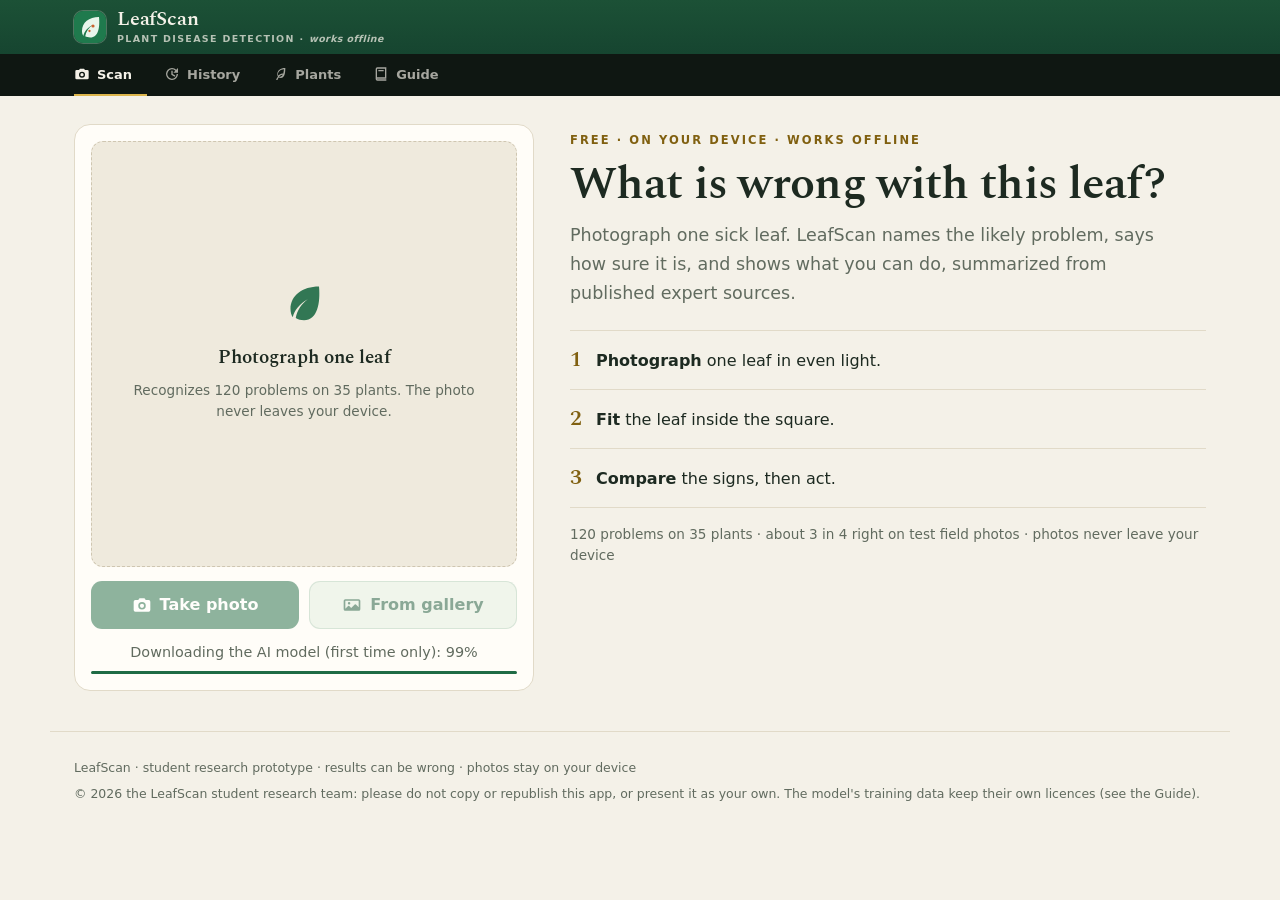
==== index.html @ 8b385651 "State dataset licences, stop claiming rights over the trained model, credit original photographers C" ====
<!doctype html>
<html lang="en">
<head>
  <meta charset="utf-8">
  <meta name="viewport" content="width=device-width, initial-scale=1, viewport-fit=cover">
  <title>LeafScan: Plant Disease Detector</title>
  <meta name="description" content="Take or upload a photo of a leaf to detect plant diseases on your device, even offline.">
  <meta name="theme-color" content="#1c5136" media="(prefers-color-scheme: light)">
  <meta name="theme-color" content="#173826" media="(prefers-color-scheme: dark)">
  <link rel="manifest" href="manifest.webmanifest">
  <link rel="icon" href="icons/icon.svg" type="image/svg+xml">
  <link rel="apple-touch-icon" href="icons/icon-192.png">
  <link rel="preload" href="fonts/spectral-600-latin.woff2" as="font" type="font/woff2" crossorigin>
  <meta name="apple-mobile-web-app-capable" content="yes">
  <meta name="apple-mobile-web-app-title" content="LeafScan">
  <link rel="stylesheet" href="styles.css">
</head>
<body>
  <!-- Two tiers that read as one object: identity in green, navigation in near-black, gold marks where you are. -->
  <header class="topbar">
    <div class="topbar-id">
      <div class="topbar-in">
        <button class="brand" id="brandBtn" type="button" aria-label="LeafScan: go to Scan">
          <img src="icons/icon.svg" alt="" width="32" height="32">
          <span class="brand-text">
            <span class="wordmark">LeafScan</span>
            <span class="wordmark-sub">Plant disease detection · <em>works offline</em></span>
          </span>
        </button>
        <button id="installBtn" class="ghostbtn" type="button" hidden>Install app</button>
      </div>
    </div>
    <nav class="topbar-nav" aria-label="Sections">
      <div class="topbar-in">
        <div class="navrow" role="tablist" id="navrow">
          <button type="button" role="tab" id="tab-scan" data-view="scan" aria-controls="view-scan" aria-selected="true" class="active">
            <svg viewBox="0 0 24 24" width="16" height="16" aria-hidden="true"><path d="M9 4 7.5 6H4a2 2 0 0 0-2 2v10a2 2 0 0 0 2 2h16a2 2 0 0 0 2-2V8a2 2 0 0 0-2-2h-3.5L15 4H9zm3 4.5a4.5 4.5 0 1 1 0 9 4.5 4.5 0 0 1 0-9zm0 2a2.5 2.5 0 1 0 0 5 2.5 2.5 0 0 0 0-5z" fill="currentColor"/></svg>
            Scan
          </button>
          <button type="button" role="tab" id="tab-history" data-view="history" aria-controls="view-history" aria-selected="false" tabindex="-1">
            <svg viewBox="0 0 24 24" width="16" height="16" aria-hidden="true"><path d="M12 3a9 9 0 1 0 9 9h-2a7 7 0 1 1-2.05-4.95L14 10h7V3l-2.64 2.64A8.97 8.97 0 0 0 12 3zm-1 4v6l5 3 1-1.6-4-2.4V7h-2z" fill="currentColor"/></svg>
            History <span class="tab-n" id="historyCount" hidden></span>
          </button>
          <button type="button" role="tab" id="tab-plants" data-view="plants" aria-controls="view-plants" aria-selected="false" tabindex="-1">
            <svg viewBox="0 0 24 24" width="16" height="16" aria-hidden="true"><path d="M20 3c-7.5 0-12 3.6-12 9.3 0 1.4.3 2.7.9 3.8C7.5 17.4 6.6 19 6.2 21h2c.4-1.5 1.1-2.7 2-3.6.9.4 1.9.6 3 .6 5.3 0 6.8-6.3 6.8-15zm-7.8 13c-.6 0-1.2-.1-1.7-.3 1.6-1.3 3.6-2.3 5.9-3l-.5-1.9c-2.6.7-4.9 1.9-6.7 3.4-.1-.5-.2-1-.2-1.6C9 8.7 12.3 5.6 17.9 5c-.4 6.8-2.2 11-5.7 11z" fill="currentColor"/></svg>
            Plants
          </button>
          <button type="button" role="tab" id="tab-guide" data-view="guide" aria-controls="view-guide" aria-selected="false" tabindex="-1">
            <svg viewBox="0 0 24 24" width="16" height="16" aria-hidden="true"><path d="M4 4.5A2.5 2.5 0 0 1 6.5 2H20v17H6.5a.5.5 0 0 0 0 1H20v2H6.5A2.5 2.5 0 0 1 4 19.5v-15zM6.5 4a.5.5 0 0 0-.5.5v12.55c.16-.03.33-.05.5-.05H18V4H6.5zM8 6h8v2H8V6z" fill="currentColor"/></svg>
            Guide
          </button>
        </div>
      </div>
    </nav>
  </header>

  <main>
    <!-- ================================ SCAN ================================ -->
    <section id="view-scan" class="view layout" role="tabpanel" aria-labelledby="tab-scan">
      <div class="intro" id="intro">
        <p class="eyebrow">Free · on your device · works offline</p>
        <h1 class="display">What is wrong with this leaf?</h1>
        <p class="lede">Photograph one sick leaf. LeafScan names the likely problem, says how sure it is, and shows what you can do, summarized from published expert sources.</p>
        <ol class="steps">
          <li><span class="step-n">1</span><span><b>Photograph</b> one leaf in even light.</span></li>
          <li><span class="step-n">2</span><span><b>Fit</b> the leaf inside the square.</span></li>
          <li><span class="step-n">3</span><span><b>Compare</b> the signs, then act.</span></li>
        </ol>
        <p class="facts" id="introFacts"></p>
      </div>

      <!-- The photo, the square the model checks, and the framing tools -->
      <section class="panel scan" id="scanCard" aria-labelledby="scanTitle">
        <h2 id="scanTitle" class="visually-hidden">Photo of the leaf</h2>

        <div id="stage" class="stage" tabindex="0"
             aria-label="Leaf photo. Drag or pinch to move the leaf into the square, or use the arrow and plus or minus keys.">
          <div id="emptyState" class="empty">
            <svg viewBox="0 0 64 64" width="48" height="48" aria-hidden="true"><path d="M52 10C30 10 14 22 14 40c0 4 1 8 3 11 2-9 9-18 20-24-8 6-14 14-16 25 3 2 7 3 11 3 18 0 22-23 20-45z" fill="currentColor" opacity=".9"/></svg>
            <p class="empty-title">Photograph one leaf</p>
            <p class="empty-sub" id="emptySub">The photo never leaves your device.</p>
          </div>
          <canvas id="previewCanvas" class="photo" hidden></canvas>
          <div id="frame" class="frame" hidden aria-hidden="true"><span class="frame-label">LeafScan checks this square</span></div>
        </div>

        <div id="tools" class="tools" hidden>
          <button id="zoomOutBtn" class="tool" type="button" aria-label="Zoom out">
            <svg viewBox="0 0 24 24" width="22" height="22" aria-hidden="true"><path d="M5 11h14v2H5z" fill="currentColor"/></svg>
          </button>
          <output id="zoomLevel" class="zoom-level" aria-live="off">1.0×</output>
          <button id="zoomInBtn" class="tool" type="button" aria-label="Zoom in">
            <svg viewBox="0 0 24 24" width="22" height="22" aria-hidden="true"><path d="M11 5h2v6h6v2h-6v6h-2v-6H5v-2h6z" fill="currentColor"/></svg>
          </button>
          <button id="resetBtn" class="tool" type="button" aria-label="Reset zoom and position" title="Reset">
            <svg viewBox="0 0 24 24" width="22" height="22" aria-hidden="true"><path d="M4 4h6v2H6v4H4V4zm10 0h6v6h-2V6h-4V4zM4 14h2v4h4v2H4v-6zm14 0h2v6h-6v-2h4v-4z" fill="currentColor"/></svg>
          </button>
          <span class="tools-gap"></span>
          <button id="retakeBtn" class="tool" type="button" aria-label="Take a new photo" title="Take a new photo">
            <svg viewBox="0 0 24 24" width="22" height="22" aria-hidden="true"><path d="M9 4 7.5 6H4a2 2 0 0 0-2 2v10a2 2 0 0 0 2 2h16a2 2 0 0 0 2-2V8a2 2 0 0 0-2-2h-3.5L15 4H9zm3 4.5a4.5 4.5 0 1 1 0 9 4.5 4.5 0 0 1 0-9zm0 2a2.5 2.5 0 1 0 0 5 2.5 2.5 0 0 0 0-5z" fill="currentColor"/></svg>
          </button>
          <button id="pickBtn" class="tool" type="button" aria-label="Choose another photo from the gallery" title="Choose from gallery">
            <svg viewBox="0 0 24 24" width="22" height="22" aria-hidden="true"><path d="M4 5a2 2 0 0 0-2 2v10a2 2 0 0 0 2 2h16a2 2 0 0 0 2-2V7a2 2 0 0 0-2-2H4zm0 2h16v7.6l-3.3-3.3a1 1 0 0 0-1.4 0L11 15.6l-2.3-2.3a1 1 0 0 0-1.4 0L4 16.6V7zm4.5 1.5a1.5 1.5 0 1 0 0 3 1.5 1.5 0 0 0 0-3z" fill="currentColor"/></svg>
          </button>
        </div>
        <p id="hint" class="hint" hidden>Drag or pinch so one leaf fills the square.</p>

        <div id="addBanner" class="add-banner" hidden>
          <p id="addText"><b>Add another leaf</b> from the same plant. Results from all leaves are combined.</p>
          <button id="addCancel" class="btn btn-ghost small" type="button">Cancel</button>
        </div>

        <div id="actions" class="actions">
          <button id="cameraBtn" class="btn btn-primary" disabled>
            <svg viewBox="0 0 24 24" width="20" height="20" aria-hidden="true"><path d="M9 4 7.5 6H4a2 2 0 0 0-2 2v10a2 2 0 0 0 2 2h16a2 2 0 0 0 2-2V8a2 2 0 0 0-2-2h-3.5L15 4H9zm3 4.5a4.5 4.5 0 1 1 0 9 4.5 4.5 0 0 1 0-9zm0 2a2.5 2.5 0 1 0 0 5 2.5 2.5 0 0 0 0-5z" fill="currentColor"/></svg>
            Take photo
          </button>
          <button id="uploadBtn" class="btn btn-secondary" disabled>
            <svg viewBox="0 0 24 24" width="20" height="20" aria-hidden="true"><path d="M4 5a2 2 0 0 0-2 2v10a2 2 0 0 0 2 2h16a2 2 0 0 0 2-2V7a2 2 0 0 0-2-2H4zm0 2h16v7.6l-3.3-3.3a1 1 0 0 0-1.4 0L11 15.6l-2.3-2.3a1 1 0 0 0-1.4 0L4 16.6V7zm4.5 1.5a1.5 1.5 0 1 0 0 3 1.5 1.5 0 0 0 0-3z" fill="currentColor"/></svg>
            From gallery
          </button>
          <input id="cameraInput" type="file" accept="image/*" capture="environment" hidden>
          <input id="fileInput" type="file" accept="image/*" hidden>
        </div>

        <p id="status" class="status" role="status" aria-live="polite">Loading the AI model…</p>
        <div id="progress" class="progress" aria-hidden="true"><span></span></div>
        <button id="retryBtn" class="btn btn-secondary retry" type="button" hidden>Try again</button>
      </section>

      <!-- Result summary: right under the photo on phones, at the top of the right column on computers.
           It only changes when a check finishes, never while the photo is being moved. -->
      <section class="panel summary" id="summaryCard" hidden aria-labelledby="resultName">
        <div id="summaryBody" class="summary-body" role="status" aria-live="polite" aria-atomic="true">
          <div class="sum-head">
            <span id="resultChip" class="chip"></span>
            <label class="plant-pick" title="Wrong plant? Choose the right one.">
              <span class="visually-hidden">Plant</span>
              <select id="plantSelect"></select>
            </label>
          </div>
          <p id="resultPlant" class="result-plant"></p>
          <h2 id="resultName" class="result-name"></h2>
          <p id="resultSci" class="result-sci"></p>
          <div class="conf-row">
            <div class="meter" role="meter" aria-valuemin="0" aria-valuemax="100" aria-label="Confidence" id="resultMeter"><span id="resultBar"></span></div>
            <span id="resultConf" class="conf-num"></span>
          </div>
          <p class="conf-line"><span id="confWord"></span><span id="resultBasis"></span><span id="resultDelta" class="delta"></span></p>
        </div>

        <div class="message-slot">
          <div id="resultMessage" class="message"></div>
          <div id="staleBar" class="stale-bar" hidden>
            <p><b>The square moved.</b><span class="visually-hidden"> This result is for the old square.</span></p>
            <button id="checkBtn" class="btn btn-primary" type="button">Check this leaf</button>
          </div>
        </div>

        <ul id="leafStrip" class="leaf-strip" hidden aria-label="Leaves in this result"></ul>

        <div class="sum-actions">
          <button id="addLeafBtn" class="btn btn-secondary small" type="button">
            <svg viewBox="0 0 24 24" width="18" height="18" aria-hidden="true"><path d="M11 5h2v6h6v2h-6v6h-2v-6H5v-2h6z" fill="currentColor"/></svg>
            Add another leaf
          </button>
          <button id="techBtn" class="btn btn-ghost small" type="button">
            <svg viewBox="0 0 24 24" width="18" height="18" aria-hidden="true"><path d="M18 16a3 3 0 0 0-2.4 1.2l-6.7-3.4a3 3 0 0 0 0-1.6l6.7-3.4A3 3 0 1 0 15 7l-6.7 3.4a3 3 0 1 0 0 3.2L15 17a3 3 0 1 0 3-1z" fill="currentColor"/></svg>
            Show to a technician
          </button>
          <label class="switch">
            <input type="checkbox" id="autoCheck">
            <span>Check again by itself when I let go</span>
          </label>
        </div>
      </section>

      <!-- Details read as a document on the page, separated by hairlines, not as another box. -->
      <section class="details" id="detailsCard" hidden aria-label="Details">
        <div id="confirmBox" class="confirm" hidden>
          <div class="row-between">
            <h3>Help narrow it down</h3>
            <span id="confirmCount" class="small muted"></span>
          </div>
          <div id="confirmStep">
            <p class="small muted">Look closely at the leaf (or other leaves on the plant).</p>
            <p id="confirmQ" class="confirm-q"></p>
            <p id="confirmWhy" class="small muted"></p>
            <div class="answer-row" role="group" aria-labelledby="confirmQ">
              <button type="button" class="btn btn-secondary" data-a="yes">Yes <span lang="fil">(Oo)</span></button>
              <button type="button" class="btn btn-secondary" data-a="no">No <span lang="fil">(Hindi)</span></button>
              <button type="button" class="btn btn-ghost" data-a="skip">Not sure <span lang="fil">(Hindi ko alam)</span></button>
            </div>
            <button id="confirmBack" class="link-btn" type="button" hidden>Back to the last question</button>
          </div>
          <div id="confirmDone" hidden>
            <p id="confirmResult"></p>
            <button id="confirmRestart" class="link-btn" type="button">Answer the questions again</button>
          </div>
        </div>

        <div id="resultDetails">
          <h3 id="symptomsTitle">What it looks like</h3>
          <p id="resultSymptoms"></p>
          <h3 id="lookTitle">Does your leaf show these signs?</h3>
          <ul id="resultLook" class="plainlist"></ul>
          <h3 id="manageTitle">What you can do</h3>
          <ul id="resultManage" class="checklist"></ul>
          <p id="chemNote" class="chem-note" hidden></p>

          <section id="phBox" class="ph-box" hidden aria-labelledby="phTitle">
            <h3 id="phTitle">In the Philippines <span lang="fil" class="muted">· Sa Pilipinas</span></h3>
            <p id="phRule" class="ph-rule" hidden></p>
            <p id="phNames" class="ph-names" hidden></p>
            <p id="phText"></p>
            <ul id="phSteps" class="checklist"></ul>
          </section>
        </div>

        <h3 id="othersTitle">Other possibilities</h3>
        <ol id="resultOthers" class="others"></ol>

        <section id="moreBox" class="more-box" hidden aria-labelledby="moreTitle">
          <h3 id="moreTitle">Also common in the Philippines</h3>
          <p class="small muted">LeafScan cannot recognize these from a photo yet. Compare the signs, and ask a plant clinic if they match.</p>
          <div id="moreList" class="more-list"></div>
        </section>

        <section class="study" id="studyBox" hidden aria-labelledby="studyTitle">
          <h3 id="studyTitle">Study log</h3>
          <p class="small muted">Study mode is on. Fill in what you know and save; the photo and these details stay on this phone until you export them from History.</p>
          <form id="studyForm" class="study-form">
            <label>Barangay<input name="barangay" autocomplete="off"></label>
            <label>Municipality<input name="municipality" autocomplete="off"></label>
            <label>Province<input name="province" autocomplete="off"></label>
            <label>Plant (Filipino / English)<input name="plant" autocomplete="off"></label>
            <label>Healthy or sick<select name="healthy"><option>sick</option><option>healthy</option><option value="">not sure</option></select></label>
            <label>What you think it is<input name="guess" autocomplete="off" placeholder="e.g. early blight"></label>
            <label>Garden or farm<select name="site"><option>garden</option><option>farm</option></select></label>
            <label>Background<select name="background"><option>natural</option><option>plain paper</option></select></label>
            <label>Light<select name="light"><option>sun</option><option>shade</option><option>cloudy</option></select></label>
            <label>Phone model<input name="phone" autocomplete="off"></label>
            <label class="wide">Notes<input name="notes" autocomplete="off"></label>
            <div class="study-actions wide">
              <button id="studySave" class="btn btn-primary" type="submit">Save to study log</button>
              <span id="studyNote" class="small" role="status"></span>
            </div>
          </form>
        </section>

        <div class="feedback" id="feedbackBox">
          <h3>Was this result right?</h3>
          <p class="small muted">Answer once a technician or plant clinic has checked it, or the plant shows clearer signs. You can also answer later under History. Saved only on this device.</p>
          <div class="seg" id="feedbackSeg" role="group" aria-label="Was this result right?">
            <button type="button" data-a="right" aria-pressed="false">Right <span lang="fil">(Tama)</span></button>
            <button type="button" data-a="wrong" aria-pressed="false">Wrong <span lang="fil">(Mali)</span></button>
            <button type="button" data-a="unknown" aria-pressed="false">Not sure yet</button>
          </div>
          <button id="unlistedBtn" class="link-btn" type="button">My plant's problem is not in LeafScan's list</button>
          <p id="feedbackNote" class="small" role="status"></p>
        </div>

        <div id="sourcesBox">
          <h3>Expert sources</h3>
          <ul id="resultSources" class="sources"></ul>
          <p id="resultNote" class="small muted"></p>
        </div>

        <div class="help-card">
          <h3>Still not sure, or many plants are sick?</h3>
          <p>Ask a plant clinic for a second opinion:</p>
          <ul class="help-list">
            <li><b>Bureau of Plant Industry (BPI), Crop Pest Management Division</b>, Quezon City: diagnoses plant samples free of charge for farmers and students. Bring freshly collected sick plants (and whole insects) and fill in their diagnosis form.
              <a href="https://buplant.da.gov.ph/wp-content/uploads/2024/07/Plant-Pest-Diagnostic.pdf" target="_blank" rel="noopener noreferrer">BPI service guide</a></li>
            <li><b>UPLB Pest Clinic</b>: send fresh sick leaves by courier, and they email a diagnosis report, usually within 7 working days.
              <a href="https://iwep.cafs.uplb.edu.ph/pest-clinic/" target="_blank" rel="noopener noreferrer">How to send a sample</a></li>
            <li><b>DA Regional Crop Protection Center</b> at your Department of Agriculture regional office. Some run a Plant Health Clinic.</li>
            <li>An <b>agriculture teacher</b>, or the agriculture college of a state university near you.</li>
          </ul>
          <p class="small muted">To send a sample: wrap several fresh sick leaves (and the stem if it is affected) in dry paper, put them in a plastic bag, and send them the same day. Include photos and this result.</p>
        </div>
        <p class="disclaimer">This is a research prototype and can be wrong. Before you spray or remove plants, confirm the diagnosis with an agricultural technician or a plant clinic, and use only products registered with the Fertilizer and Pesticide Authority (FPA), or with DA-BAFS for organic and biological products, following the label.</p>
      </section>
    </section>

    <!-- ================================ HISTORY ================================ -->
    <section id="view-history" class="view page" role="tabpanel" aria-labelledby="tab-history" hidden>
      <header class="view-head">
        <p class="eyebrow">Saved only on this device</p>
        <h1 class="display">History</h1>
        <p class="lede">Your last eight scans. Once you know the real cause, mark each one right or wrong to see how often LeafScan is right for you.</p>
      </header>
      <div id="historyCard" hidden>
        <div class="list-head">
          <p id="tally" class="tally" hidden></p>
          <button id="clearHistory" class="link-btn" type="button">Clear history</button>
        </div>
        <ul id="historyList" class="history"></ul>
      </div>
      <p id="historyEmpty" class="empty-note">No scans yet. Results you check appear here.</p>

      <section id="studyLog" class="study-log" hidden aria-labelledby="studyLogTitle">
        <div class="list-head">
          <h2 id="studyLogTitle">Study log <span id="studyCount" class="muted"></span></h2>
          <button id="studyExport" class="btn btn-primary small" type="button">Export photos and photo_log.csv</button>
        </div>
        <p class="small muted">Add who confirmed each photo once a teacher or plant clinic has checked it. Exports are a ZIP with the photos and a <code>photo_log.csv</code> in the study's columns.</p>
        <ul id="studyList" class="study-list"></ul>
        <p id="studyExportNote" class="small" role="status"></p>
        <button id="studyClear" class="link-btn" type="button">Delete the study log from this phone</button>
      </section>
    </section>

    <!-- ================================ PLANTS ================================ -->
    <section id="view-plants" class="view page" role="tabpanel" aria-labelledby="tab-plants" hidden>
      <header class="view-head">
        <p class="eyebrow">What LeafScan knows</p>
        <h1 class="display">Supported plants</h1>
        <p class="lede" id="plantsLede">The plants and problems LeafScan can recognize, with healthy leaves of each plant.</p>
      </header>
      <label class="searchbox">
        <svg viewBox="0 0 24 24" width="18" height="18" aria-hidden="true"><path d="M10 3a7 7 0 0 1 5.6 11.2l5.1 5.1-1.4 1.4-5.1-5.1A7 7 0 1 1 10 3zm0 2a5 5 0 1 0 0 10 5 5 0 0 0 0-10z" fill="currentColor"/></svg>
        <span class="visually-hidden">Find a plant or problem</span>
        <input id="plantFilter" type="search" placeholder="Find a plant or problem, e.g. kamatis or rust" autocomplete="off">
      </label>
      <ul id="cropList" class="plant-rows"></ul>
      <p id="plantsEmpty" class="empty-note" hidden>No plant or problem matches that. LeafScan may not know it yet.</p>
    </section>

    <!-- ================================ GUIDE ================================ -->
    <section id="view-guide" class="view page" role="tabpanel" aria-labelledby="tab-guide" hidden>
      <header class="view-head">
        <p class="eyebrow">Guide</p>
        <h1 class="display">Using LeafScan well</h1>
        <p class="lede">How to take a photo it can read, what its answers mean, and where to get a second opinion.</p>
      </header>

      <section class="guide-sec">
        <h2>Taking a good photo</h2>
        <ol class="numbered">
          <li><b>One leaf</b> that fills most of the square, showing the side with the spots.</li>
          <li><b>Hold the phone flat</b> above the leaf and keep still. Tilted or blurry photos are often wrong.</li>
          <li><b>Even light</b>: shade or near a window, no harsh shadows or dark corners.</li>
          <li><b>Plain background</b> if you can, such as paper, a table or your palm.</li>
          <li>If the result is not sure, <b>add 2 or 3 leaves</b> from the same plant. More leaves give a more reliable answer.</li>
        </ol>
      </section>

      <section class="guide-sec">
        <h2>Reading the result</h2>
        <p>LeafScan was tested on 3,583 field photos from public datasets that it had never seen (not yet photos from Philippine farms). Each photo is checked three ways (your square, the square mirrored, and the whole photo) and the answers are combined. This is how often it was right at each level:</p>
        <dl class="bands">
          <div><dt><span class="band-dot confident"></span>High confidence <small>70% and above</small></dt><dd>Right about <b>9 in 10</b> times. Still compare the signs before you act.</dd></div>
          <div><dt><span class="band-dot moderate"></span>Medium confidence <small>45 to 70%</small></dt><dd>Right about <b>7 in 10</b> times. Answer the questions or add another leaf.</dd></div>
          <div><dt><span class="band-dot unsure"></span>Not sure <small>below 45%</small></dt><dd>Right only about <b>4 in 10</b> times. It does not mean the plant is healthy.</dd></div>
          <div><dt><span class="band-dot unknown"></span>Not recognized <small>below 30%</small></dt><dd>The photo may not be a leaf, or a plant LeafScan knows.</dd></div>
        </dl>
        <p class="callout"><b>Tell LeafScan the plant if it guessed wrong.</b> Use “Wrong plant?” on the result. On the same test photos, choosing the right plant raised accuracy from 77% to 91%.</p>
        <p class="callout"><b>Cucumber, squash and zucchini look alike.</b> When LeafScan is not told the plant, it names the problem for the whole squash family (the same disease has the same cause and care on all three). On 301 test photos of these plants this raised right answers from 63% to 79%. Choose your plant to narrow it down.</p>
      </section>

      <section class="guide-sec">
        <h2>Getting a second opinion</h2>
        <ul class="help-list">
          <li><b>Bureau of Plant Industry (BPI), Crop Pest Management Division</b>, Quezon City: free diagnosis for farmers and students. Bring freshly collected sick plants (and whole insects) and fill in their diagnosis form; results that need a lab culture take about 1 to 6 days.
            <a href="https://buplant.da.gov.ph/wp-content/uploads/2024/07/Plant-Pest-Diagnostic.pdf" target="_blank" rel="noopener noreferrer">BPI service guide</a></li>
          <li><b>UPLB Pest Clinic</b>: send fresh sick leaves by courier, and they email a diagnosis report, usually within 7 working days.
            <a href="https://iwep.cafs.uplb.edu.ph/pest-clinic/" target="_blank" rel="noopener noreferrer">How to send a sample</a></li>
          <li><b>DA Regional Crop Protection Center</b> at your Department of Agriculture regional office. Some run a Plant Health Clinic.</li>
          <li>An <b>agriculture teacher</b>, or the agriculture college of a state university near you.</li>
        </ul>
        <p>Use “Show to a technician” on a result to send the leaf photos and LeafScan's answer together.</p>
      </section>

      <section class="guide-sec">
        <h2>Philippine rules for treating plants</h2>
        <ul class="rules">
          <li><b>Registered products only.</b> Chemical pesticides must be registered with the
            <a href="https://fpa.da.gov.ph/resources/reports/registered-products/" target="_blank" rel="noopener noreferrer">Fertilizer and Pesticide Authority (FPA)</a>;
            organic and biological products (botanicals, microbials) are registered with
            <a href="https://bafs.da.gov.ph/index.php/advisory-on-uncertified-and-unregistered-bio-control-agent-and-soil-amendment-products-with-organic-claim/" target="_blank" rel="noopener noreferrer">DA-BAFS</a>
            (RA 11511). Check the active ingredient, that your crop is on the label, and that the registration has not expired. Some pesticides are
            <a href="https://fpa.da.gov.ph/resources/reports/list-of-banned-and-restricted-pesticides/" target="_blank" rel="noopener noreferrer">banned or restricted</a>.</li>
          <li><b>Neem and soap sprays are insect controls, not disease cures.</b> In the FPA list (30 September 2026), neem (azadirachtin) is registered only as an insecticide for certain crops, and insecticidal soap only for Cavendish banana. LeafScan suggests them only against the insects that spread viruses.</li>
          <li><b>Do not burn sick plants in the open.</b> The
            <a href="https://lawphil.net/statutes/repacts/ra2001/ra_9003_2001.html" target="_blank" rel="noopener noreferrer">Ecological Solid Waste Management Act (RA 9003)</a>
            bans open burning of farm waste. Uproot sick plants, and bury them or seal them in a bag away from the field.</li>
          <li><b>Homemade plant sprays are not proven against diseases.</b> In a DOST-PCAARRD and UPLB project, some local plant extracts killed insect pests, but plain extracts did not stop plant pathogens in lab tests, and none stopped bacterial wilt.</li>
          <li><b>Some diseases are under quarantine.</b> Panama disease (Fusarium wilt) of banana, coconut cadang-cadang, cassava witches' broom and citrus huanglongbing have BPI or PCA rules against moving planting material. Do not move plants, suckers, cuttings or soil from a sick farm; report it to the DA regional office, BPI or PCA.</li>
          <li><b>Spraying comes last.</b> Philippine guides and the national IPM program (KASAKALIKASAN) put sanitation, crop rotation, resistant varieties and healthy seedlings first.</li>
        </ul>
      </section>

      <section class="guide-sec">
        <h2>Words farmers use <span lang="fil" class="muted">· Mga salita</span></h2>
        <p>Philippine extension guides keep most disease names in English and describe the signs in Filipino. These words come from PhilRice, DA and ATI materials.</p>
        <div class="table-wrap">
          <table class="words">
            <thead><tr><th scope="col">English</th><th scope="col" lang="fil">Filipino</th><th scope="col" lang="ceb">Cebuano</th></tr></thead>
            <tbody id="wordsBody"></tbody>
          </table>
        </div>
        <ul id="wordWarnings" class="small muted word-warnings"></ul>
        <p id="wordsSources" class="small muted words-sources"></p>
      </section>

      <section class="guide-sec">
        <h2>Study mode (for the research team)</h2>
        <p>Turn this on while collecting photos for the study. After each check, a short form records where and how the photo was taken, and History gets a study log you can export as photos plus a <code>photo_log.csv</code>. Everything stays on this phone until you export it.</p>
        <label class="switch"><input type="checkbox" id="studyToggle"><span>Study mode</span></label>
      </section>

      <section class="guide-sec">
        <h2>About LeafScan</h2>
        <p>A student research prototype: <i>Developing a Prototype for Plant Disease Detection Using Image Recognition</i>. A MobileNetV3 image recognition model runs entirely on your device with ONNX Runtime Web, so photos are never uploaded. Disease information is summarized from CABI, PlantVillage (Penn State) and university extension sources, with Philippine notes from PhilRice, DA regional offices, ATI, BPI, DOST-PCAARRD and UPLB, and scientific names checked against GBIF. Summaries have not yet been reviewed by a plant pathologist. Non-commercial use only.</p>
        <p><b>Copyright.</b> © 2026 the LeafScan student research team. The app's code, design and the team's own texts are not licensed for reuse: please do not copy, modify or republish them, or present LeafScan as your own work, without the team's permission. The model was trained on PlantVillage (CC BY-SA 3.0), PlantSeg (CC BY 4.0), PlantWild (CC BY-NC-ND 4.0) and openly licensed GBIF photos, and the team claims no rights over it beyond what those licences allow; no training photos are included in the app, and their original photographers keep their rights. The knowledge-base summaries are shared under CC BY-NC-SA 4.0 as their sources require, and other third-party parts keep their own licences (see LICENSE.md in the app's repository).</p>
        <p id="offlineNote" class="muted small"></p>
      </section>
    </section>
  </main>

  <footer class="footer">
    <p>LeafScan · student research prototype · results can be wrong · photos stay on your device</p>
    <p>© 2026 the LeafScan student research team: please do not copy or republish this app, or present it as your own. The model's training data keep their own licences (see the Guide).</p>
  </footer>

  <dialog id="techDialog" class="tech-dialog" aria-labelledby="techTitle">
    <div class="tech-sheet">
      <div class="row-between">
        <h2 id="techTitle">LeafScan result</h2>
        <button id="techClose" class="btn btn-ghost small" type="button">Close</button>
      </div>
      <div id="techBody"></div>
      <div class="tech-actions">
        <button id="techShare" class="btn btn-primary" type="button">Share or copy</button>
      </div>
      <p id="techNote" class="small muted" role="status"></p>
    </div>
  </dialog>

  <dialog id="cameraDialog" class="camera-dialog">
    <video id="cameraVideo" playsinline autoplay muted></video>
    <div class="camera-guide" aria-hidden="true"><span>Fill the square with one leaf</span></div>
    <div class="camera-actions">
      <button id="cameraCancel" class="btn btn-ghost-light">Cancel</button>
      <button id="cameraShutter" class="shutter" aria-label="Capture photo"></button>
      <button id="cameraSwitch" class="btn btn-ghost-light">Switch</button>
    </div>
  </dialog>

  <script src="vendor/ort.wasm.min.js"></script>
  <script src="app.js"></script>
</body>
</html>
---- styles.css ----
/* LeafScan. Visual language shared with the ECC Digital Research Archive: a two-tier header (identity +
   navigation, gold marking where you are), one serif display face used only where it earns its keep, and
   pages built from hairlines and rows rather than a pile of floating boxes. Green instead of maroon. */

@font-face {
  font-family: "Spectral";
  font-style: normal;
  font-weight: 600;
  font-display: swap;
  src: url("fonts/spectral-600-latin.woff2") format("woff2");
}

:root {
  --ground: #f4f1e8;
  --surface: #fffdf8;
  --surface-2: #efeadd;
  --ink: #1d2a21;
  --muted: #616b5f;
  --rule: #e1dac8;
  --rule-strong: #cfc6b1;
  --brand: #1c5136;
  --brand-2: #164530;
  --on-brand: #f4f1e8;
  --accent: #1f6b45;
  --accent-strong: #175536;
  --accent-soft: #e2eedf;
  --on-accent: #ffffff;
  --pitch: #0f1712;
  --gold: #dcb54c;
  --gold-ink: #806010;
  --healthy: #1f7a4d;
  --healthy-soft: #dff0e5;
  --disease: #b4441c;
  --disease-soft: #fbe6dc;
  --pest: #8a5a00;
  --pest-soft: #f8ecd2;
  --unsure: #5b6b61;
  --unsure-soft: #e7ece8;
  --stage: #0b100d;
  --serif: "Spectral", Georgia, "Iowan Old Style", "Times New Roman", serif;
  --sans: system-ui, -apple-system, "Segoe UI", Roboto, "Helvetica Neue", Arial, sans-serif;
  color-scheme: light;
}

@media (prefers-color-scheme: dark) {
  :root:not([data-theme="light"]) {
    --ground: #101411;
    --surface: #171c18;
    --surface-2: #1e2520;
    --ink: #e5e9e2;
    --muted: #9aa496;
    --rule: #283029;
    --rule-strong: #364038;
    --brand: #1f4a33;
    --brand-2: #173826;
    --on-brand: #f1eee4;
    --accent: #4cc185;
    --accent-strong: #6fd69e;
    --accent-soft: #1d3a2a;
    --on-accent: #06210f;
    --pitch: #0a0e0b;
    --gold-ink: #d8b24a;
    --healthy: #5fd093;
    --healthy-soft: #183524;
    --disease: #ff9a6e;
    --disease-soft: #3d221a;
    --pest: #f0c35c;
    --pest-soft: #362c14;
    --unsure: #b0c0b5;
    --unsure-soft: #24302a;
    --stage: #050806;
    color-scheme: dark;
  }
}

:root[data-theme="dark"] {
  --ground: #101411;
  --surface: #171c18;
  --surface-2: #1e2520;
  --ink: #e5e9e2;
  --muted: #9aa496;
  --rule: #283029;
  --rule-strong: #364038;
  --brand: #1f4a33;
  --brand-2: #173826;
  --on-brand: #f1eee4;
  --accent: #4cc185;
  --accent-strong: #6fd69e;
  --accent-soft: #1d3a2a;
  --on-accent: #06210f;
  --pitch: #0a0e0b;
  --gold-ink: #d8b24a;
  --healthy: #5fd093;
  --healthy-soft: #183524;
  --disease: #ff9a6e;
  --disease-soft: #3d221a;
  --pest: #f0c35c;
  --pest-soft: #362c14;
  --unsure: #b0c0b5;
  --unsure-soft: #24302a;
  --stage: #050806;
  color-scheme: dark;
}

/* ---------- Base ---------- */

*, *::before, *::after { box-sizing: border-box; }
[hidden] { display: none !important; }
html { -webkit-text-size-adjust: 100%; }
body {
  margin: 0;
  background: var(--ground);
  color: var(--ink);
  font: 16px/1.55 var(--sans);
  -webkit-font-smoothing: antialiased;
  padding-bottom: env(safe-area-inset-bottom);
  overflow-x: clip;
}
h1, h2, h3 { line-height: 1.2; margin: 0; }
p { margin: .45rem 0; }
a { color: var(--accent-strong); }
button { font-family: inherit; }
:focus-visible { outline: 2px solid var(--accent); outline-offset: 2px; }

.visually-hidden {
  position: absolute; width: 1px; height: 1px; overflow: hidden;
  clip: rect(0 0 0 0); white-space: nowrap;
}
.small { font-size: .85rem; }
.muted { color: var(--muted); }

/* ---------- Header: two tiers ---------- */

.topbar { position: relative; z-index: 20; }
.topbar-id {
  background: linear-gradient(180deg, var(--brand) 0%, var(--brand-2) 100%);
  color: var(--on-brand);
  padding-top: env(safe-area-inset-top);
}
.topbar-nav { background: var(--pitch); }
.topbar-in {
  max-width: 1180px; margin: 0 auto; padding: 0 24px;
  display: flex; align-items: center; justify-content: space-between; gap: 16px;
}
.topbar-id .topbar-in { height: 54px; }
.topbar-nav .topbar-in { height: 42px; padding-right: 0; }

.brand {
  display: flex; align-items: center; gap: 11px; min-width: 0;
  background: none; border: 0; padding: 4px; margin: -4px; border-radius: 8px;
  color: inherit; font: inherit; text-align: left; cursor: pointer;
}
.brand img { flex: none; border-radius: 9px; box-shadow: 0 0 0 1px rgba(244, 241, 232, .25); }
.brand:hover .wordmark { text-decoration: underline; text-underline-offset: 3px; }
.brand:focus-visible { outline: 2px solid var(--gold); }
.brand-text { display: flex; flex-direction: column; min-width: 0; }
.wordmark { font-family: var(--serif); font-size: 20px; font-weight: 600; letter-spacing: -.01em; line-height: 1.1; }
.wordmark-sub {
  margin-top: 2px; font-size: 9.5px; font-weight: 600; letter-spacing: .14em; text-transform: uppercase;
  color: rgba(244, 241, 232, .72); white-space: nowrap;
}
.wordmark-sub em { font-style: italic; text-transform: none; letter-spacing: .04em; }
.ghostbtn {
  flex: none; min-height: 34px; padding: 6px 13px; border-radius: 8px;
  background: rgba(244, 241, 232, .10); border: 1px solid rgba(244, 241, 232, .28);
  color: var(--on-brand); font-size: 12.5px; font-weight: 600; cursor: pointer;
  transition: background .18s ease, border-color .18s ease;
}
.ghostbtn:hover { background: rgba(244, 241, 232, .2); border-color: var(--on-brand); }

/* The nav row scrolls sideways rather than wrapping into a third band. */
.navrow {
  display: flex; align-items: stretch; gap: 2px; height: 100%;
  overflow-x: auto; overflow-y: hidden; scrollbar-width: none; -webkit-overflow-scrolling: touch;
}
.navrow::-webkit-scrollbar { display: none; }
.navrow button {
  display: inline-flex; align-items: center; gap: 7px; flex: 0 0 auto;
  padding: 0 15px; min-width: 48px;
  background: none; border: 0; border-bottom: 2px solid transparent;
  color: rgba(244, 241, 232, .66); font-size: 13px; font-weight: 600; white-space: nowrap; cursor: pointer;
  transition: color .18s ease, border-color .18s ease;
}
.navrow button:first-child { padding-left: 0; }
.navrow button:hover { color: #f4f1e8; }
.navrow button.active { color: #f4f1e8; border-bottom-color: var(--gold); }
.navrow button:focus-visible { outline: 2px solid var(--gold); outline-offset: -3px; }
.tab-n {
  min-width: 18px; padding: 1px 6px; border-radius: 9px; text-align: center;
  background: rgba(244, 241, 232, .16); color: #f4f1e8; font-size: 10.5px; font-weight: 700;
}
.navrow button.active .tab-n { background: var(--gold); color: #2a2208; }

/* ---------- Page structure ---------- */

main { max-width: 1180px; margin: 0 auto; padding: 0 24px; }
.view { padding: 28px 0 40px; animation: rise .45s cubic-bezier(.22, .61, .36, 1) backwards; }
@keyframes rise { from { opacity: 0; transform: translateY(8px); } }

.layout { display: grid; gap: 18px; }
@media (min-width: 960px) {
  .layout {
    grid-template-columns: minmax(380px, 460px) minmax(0, 1fr);
    grid-template-rows: repeat(3, auto) 1fr;
    column-gap: 36px;
    align-items: start;
  }
  .scan { grid-column: 1; grid-row: 1 / 5; position: sticky; top: 18px; }
  .layout > :not(.scan) { grid-column: 2; }
}

.eyebrow {
  margin: 0 0 10px; font-size: 11.5px; font-weight: 700; letter-spacing: .18em; text-transform: uppercase;
  color: var(--gold-ink);
}
.display {
  font-family: var(--serif); font-weight: 600; letter-spacing: -.015em; line-height: 1.08;
  font-size: clamp(30px, 4.6vw, 46px);
}
.lede { max-width: 620px; margin: 12px 0 0; font-size: clamp(15.5px, 1.6vw, 17.5px); line-height: 1.65; color: var(--muted); }

.intro { padding: 8px 0 4px; }
.steps { list-style: none; margin: 22px 0 0; padding: 0; display: grid; gap: 0; border-top: 1px solid var(--rule); }
.steps li { display: flex; align-items: baseline; gap: 14px; padding: 12px 0; border-bottom: 1px solid var(--rule); }
.steps .step-n { font-family: var(--serif); font-size: 22px; font-weight: 600; color: var(--gold-ink); min-width: 1ch; }
.facts { margin-top: 16px; font-size: .85rem; color: var(--muted); }

.page { max-width: 780px; }
.view-head { margin-bottom: 26px; }

/* A panel is a tool surface (the photo, the verdict). Everything else sits on the page. */
.panel {
  background: var(--surface);
  border: 1px solid var(--rule);
  border-radius: 16px;
  padding: 16px;
  min-width: 0;
}

/* ---------- Photo stage ---------- */

.stage {
  position: relative;
  width: min(100%, 46vh, 520px);
  width: min(100%, 46dvh, 520px);
  min-width: min(100%, 240px);
  aspect-ratio: 1 / 1;
  margin: 0 auto;
  border-radius: 12px;
  border: 1.5px dashed var(--rule-strong);
  background: var(--surface-2);
  overflow: hidden;
  display: grid; place-items: center;
  outline: none; cursor: pointer;
  -webkit-user-select: none; user-select: none; -webkit-tap-highlight-color: transparent;
  transition: border-color .15s, background .15s;
}
@media (min-width: 960px) {
  .stage { width: min(100%, calc(100vh - 230px)); width: min(100%, calc(100dvh - 230px)); min-width: 300px; }
}
.stage:focus-visible { box-shadow: 0 0 0 3px color-mix(in srgb, var(--accent) 45%, transparent); }
.stage.dragging { border-color: var(--accent); background: var(--accent-soft); }
.stage.has-photo { border: 0; background: var(--stage); cursor: grab; touch-action: none; }
.stage.has-photo.grabbing { cursor: grabbing; }

.empty { text-align: center; padding: 24px; color: var(--accent); }
.empty-title { margin-top: 8px; font-family: var(--serif); font-size: 19px; font-weight: 600; color: var(--ink); }
.empty-sub { font-size: .85rem; color: var(--muted); }

.photo {
  position: absolute; left: 0; top: 0; max-width: none;
  transform-origin: 0 0; will-change: transform; pointer-events: none;
}
.photo.glide { transition: transform .22s ease-out; }

/* The square the model checks. It never moves; the photo moves underneath it. */
.frame {
  position: absolute; inset: 8%;
  border-radius: 10px;
  outline: 2px solid rgba(255, 255, 255, .95);
  box-shadow: 0 0 0 9999px rgba(0, 0, 0, .5);
  pointer-events: none;
}
.frame::before, .frame::after { content: ""; position: absolute; width: 22px; height: 22px; border: 4px solid #fff; }
.frame::before { left: -4px; top: -4px; border-right: 0; border-bottom: 0; border-top-left-radius: 12px; }
.frame::after { right: -4px; bottom: -4px; border-left: 0; border-top: 0; border-bottom-right-radius: 12px; }
.frame-label {
  position: absolute; left: 50%; top: calc(100% + 6px); transform: translateX(-50%);
  font-size: .72rem; line-height: 1.6; white-space: nowrap;
  color: #fff; background: rgba(0, 0, 0, .55); padding: 0 8px; border-radius: 999px;
}

/* ---------- Framing tools and buttons ---------- */

.tools { display: flex; align-items: center; gap: 6px; margin-top: 12px; }
.tool {
  width: 48px; height: 48px; flex: none;
  display: inline-grid; place-items: center;
  border-radius: 12px; border: 1px solid var(--rule);
  background: var(--surface); color: var(--ink);
  cursor: pointer; -webkit-tap-highlight-color: transparent;
  transition: background .15s, transform .05s;
}
.tool:hover:not(:disabled) { background: var(--surface-2); }
.tool:active:not(:disabled) { transform: scale(.96); }
.tool:disabled { opacity: .4; cursor: default; }
.zoom-level { min-width: 2.9em; text-align: center; font-weight: 600; font-variant-numeric: tabular-nums; }
.tools-gap { flex: 1; }
.hint { margin: 8px 0 0; font-size: .85rem; color: var(--muted); text-align: center; }

.add-banner {
  display: flex; align-items: center; justify-content: space-between; gap: 10px;
  margin-top: 12px; padding: 10px 12px; border-radius: 12px;
  background: var(--accent-soft); border: 1px solid color-mix(in srgb, var(--accent) 30%, transparent);
}
.add-banner p { margin: 0; font-size: .9rem; }

.actions { display: grid; grid-template-columns: 1fr 1fr; gap: 10px; margin-top: 14px; }

.btn {
  display: inline-flex; align-items: center; justify-content: center; gap: 8px;
  min-height: 48px; padding: 10px 18px;
  border-radius: 11px; border: 1px solid transparent;
  font: inherit; font-weight: 600; cursor: pointer;
  transition: background .15s, transform .05s, opacity .15s, border-color .15s;
  -webkit-tap-highlight-color: transparent;
}
.btn:active:not(:disabled) { transform: scale(.98); }
.btn:disabled { opacity: .5; cursor: not-allowed; }
.btn-primary { background: var(--accent); color: var(--on-accent); }
.btn-primary:hover:not(:disabled) { background: var(--accent-strong); }
.btn-secondary { background: var(--accent-soft); color: var(--accent-strong); border-color: color-mix(in srgb, var(--accent) 25%, transparent); }
.btn-secondary:hover:not(:disabled) { border-color: var(--accent); }
.btn-ghost { background: transparent; color: var(--accent-strong); border-color: var(--rule-strong); }
.btn-ghost:hover:not(:disabled) { background: var(--surface-2); }
.btn-ghost-light { background: rgba(255, 255, 255, .15); color: #fff; min-height: 44px; }
.btn.small { min-height: 40px; padding: 6px 14px; font-size: .875rem; }

.link-btn {
  display: inline-block; min-height: 40px; padding: 8px 0; border: 0; background: none;
  font: inherit; font-size: .875rem; color: var(--accent-strong); text-decoration: underline;
  text-underline-offset: 3px; cursor: pointer;
}

.status { margin: 12px 0 0; font-size: .9rem; color: var(--muted); text-align: center; }
.status:empty { display: none; }
.progress { height: 3px; border-radius: 3px; background: var(--surface-2); overflow: hidden; margin-top: 8px; }
.progress span { display: block; height: 100%; width: 0; background: var(--accent); transition: width .2s; }
.progress.done { display: none; }

/* ---------- Verdict (summary) ---------- */

/* A short colour rule at the left edge says what kind of result this is, without boxing it again. */
.summary { position: relative; padding: 18px 18px 16px 22px; }
.summary::before {
  content: ""; position: absolute; left: 0; top: 18px; bottom: 18px; width: 4px; border-radius: 0 3px 3px 0;
  background: var(--rule-strong);
}
.summary[data-kind="healthy"]::before { background: var(--healthy); }
.summary[data-kind="disease"]::before { background: var(--disease); }
.summary[data-kind="pest"]::before { background: var(--pest); }
.summary[data-kind="unsure"]::before { background: var(--unsure); }

.sum-head { display: flex; align-items: center; justify-content: space-between; gap: 8px; min-height: 28px; }
.chip { display: inline-block; padding: 3px 10px; border-radius: 999px; font-size: .78rem; font-weight: 700; white-space: nowrap; letter-spacing: .01em; }
.chip.healthy { background: var(--healthy-soft); color: var(--healthy); }
.chip.disease { background: var(--disease-soft); color: var(--disease); }
.chip.pest { background: var(--pest-soft); color: var(--pest); }
.chip.unsure { background: var(--unsure-soft); color: var(--unsure); }

.plant-pick { min-width: 0; }
.plant-pick select {
  -webkit-appearance: none; appearance: none;
  max-width: 13.5em; min-height: 40px; padding: 4px 28px 4px 12px;
  font: inherit; font-size: .82rem; font-weight: 600; text-overflow: ellipsis;
  color: var(--accent-strong); background-color: var(--surface);
  background-image: url("data:image/svg+xml,%3Csvg xmlns='http://www.w3.org/2000/svg' viewBox='0 0 12 12'%3E%3Cpath d='M2 4l4 4 4-4' fill='none' stroke='%236b7c71' stroke-width='1.6'/%3E%3C/svg%3E");
  background-repeat: no-repeat; background-position: right 10px center; background-size: 12px;
  border: 1px solid var(--rule-strong); border-radius: 999px; cursor: pointer;
}
.plant-pick select.locked { background-color: var(--accent-soft); border-color: color-mix(in srgb, var(--accent) 45%, transparent); }

.summary-body { transition: opacity .15s; }
.summary-body.stale { opacity: .45; filter: saturate(.3); }
.result-plant { margin: 12px 0 0; color: var(--muted); font-size: .76rem; font-weight: 700; text-transform: uppercase; letter-spacing: .1em; }
.result-name {
  margin: 4px 0 4px; font-family: var(--serif); font-size: 1.75rem; font-weight: 600; letter-spacing: -.01em;
  overflow-wrap: anywhere; display: -webkit-box; -webkit-line-clamp: 2; -webkit-box-orient: vertical; overflow: hidden;
}
.result-sci {
  margin: 0 0 12px; color: var(--muted); font-size: .88rem; overflow-wrap: anywhere;
  display: -webkit-box; -webkit-line-clamp: 2; -webkit-box-orient: vertical; overflow: hidden;
}
.result-sci i { color: var(--ink); }

.conf-row { display: flex; align-items: center; gap: 12px; }
.meter { flex: 1; height: 8px; border-radius: 6px; background: var(--surface-2); overflow: hidden; }
.meter span {
  display: block; width: 100%; height: 100%; border-radius: 6px; background: var(--accent);
  transform-origin: left center; transform: scaleX(0); transition: transform .35s ease-out;
}
.meter.disease span { background: var(--disease); }
.meter.pest span { background: var(--pest); }
.meter.unsure span { background: var(--unsure); }
.conf-num { min-width: 3.4em; text-align: right; font-family: var(--serif); font-size: 1.4rem; font-weight: 600; font-variant-numeric: tabular-nums; }
.conf-line { margin: 2px 0 0; min-height: 1.5em; font-size: .85rem; color: var(--muted); }
.delta { margin-left: .6em; font-weight: 600; font-variant-numeric: tabular-nums; }
.delta.up { color: var(--healthy); }
.delta.down { color: var(--disease); }
.delta.changed { color: var(--ink); }

/* The out-of-date notice is laid over the message, so the panel keeps its height and nothing moves. */
.message-slot { position: relative; margin-top: 12px; min-height: 4.5rem; }
.message {
  font-size: .9rem; padding: 10px 12px; border-radius: 10px;
  background: var(--surface-2); border-left: 3px solid var(--rule-strong);
}
.message p { margin: 0; }
.message .quality { font-weight: 600; color: var(--disease); margin-bottom: 4px; }
.message.confident { border-left-color: var(--healthy); }
.message.moderate { background: var(--pest-soft); border-left-color: var(--pest); }
.message.unsure { background: var(--unsure-soft); border-left-color: var(--unsure); }
.stale-bar {
  position: absolute; inset: 0;
  display: flex; align-items: center; justify-content: space-between; gap: 10px;
  padding: 8px 8px 8px 12px; border-radius: 10px;
  background: var(--accent-soft); border: 1px solid color-mix(in srgb, var(--accent) 30%, transparent);
}
.stale-bar p { margin: 0; font-size: .9rem; min-width: 0; }
.stale-bar .btn { flex: none; }

.leaf-strip { list-style: none; display: flex; gap: 8px; padding: 0; margin: 12px 0 0; overflow-x: auto; }
.leaf-strip li {
  display: flex; align-items: center; gap: 8px; flex: none;
  border: 1px solid var(--rule); border-radius: 12px; padding: 4px;
  font-size: .78rem; line-height: 1.3;
}
.leaf-strip li.current { border-color: var(--accent); box-shadow: inset 0 0 0 1px var(--accent); }
.leaf-strip img { width: 40px; height: 40px; border-radius: 8px; object-fit: cover; }
.leaf-strip .l-text { max-width: 9.5em; }
.leaf-strip .l-text b { display: block; }
.leaf-strip .l-text span { color: var(--muted); display: block; white-space: nowrap; overflow: hidden; text-overflow: ellipsis; }
.leaf-strip button { width: 32px; height: 32px; border-radius: 8px; border: 0; background: transparent; color: var(--muted); font-size: 1.2rem; cursor: pointer; }
.leaf-strip button:hover { background: var(--surface-2); color: var(--ink); }

.sum-actions { display: flex; flex-wrap: wrap; align-items: center; gap: 8px 10px; margin-top: 14px; padding-top: 14px; border-top: 1px solid var(--rule); }
.sum-actions .btn.suggest { background: var(--accent); color: var(--on-accent); border-color: transparent; }
.switch { display: inline-flex; align-items: center; gap: 8px; min-height: 40px; font-size: .85rem; color: var(--muted); cursor: pointer; }
.switch input { width: 20px; height: 20px; margin: 0; accent-color: var(--accent); flex: none; }

/* ---------- Details: a document on the page, sections divided by hairlines ---------- */

.details { min-width: 0; padding: 4px 2px 0; transition: opacity .15s; }
.details-stale { opacity: .55; }
.details h3 {
  font-family: var(--serif); font-size: 1.2rem; font-weight: 600;
  margin: 26px 0 10px; padding-top: 22px; border-top: 1px solid var(--rule);
}
.details > :first-child, .details #resultDetails > h3:first-child { margin-top: 0; }
#confirmBox[hidden] + #resultDetails > h3:first-child { border-top: 0; padding-top: 0; }
#confirmBox[hidden] + #resultDetails[hidden] + h3 { margin-top: 0; padding-top: 0; border-top: 0; }

.checklist { padding: 0; margin: 0; list-style: none; display: grid; gap: 8px; }
.checklist li { position: relative; padding-left: 28px; }
.checklist li::before {
  content: ""; position: absolute; left: 2px; top: .38em;
  width: 14px; height: 14px; border-radius: 50%;
  background: var(--accent-soft); border: 2px solid var(--accent);
}
.chem-note { margin-top: 12px; font-size: .875rem; padding: 9px 12px; border-radius: 8px; background: var(--pest-soft); border-left: 3px solid var(--pest); }

/* Philippine notes: local names, the local situation, quarantine rules and local steps. */
.ph-box p { margin: 0 0 10px; }
.ph-box .checklist { margin-top: 4px; }
.ph-names { font-size: .9rem; color: var(--muted); }
.ph-rule { font-size: .9rem; padding: 10px 12px; border-radius: 8px; background: var(--disease-soft); border-left: 3px solid var(--disease); }
.ph-tag {
  display: inline-block; font-size: .7rem; font-weight: 700; letter-spacing: .02em; text-transform: uppercase;
  padding: 1px 6px; border-radius: 4px; color: var(--gold-ink); border: 1px solid currentColor; vertical-align: 1px;
}
.ph-tag.rule { color: var(--disease); }

/* Philippine problems the photo model cannot recognize yet: one expandable row each. */
.more-box > p { margin: 0 0 8px; }
.more-list, .pr-more { border-top: 1px solid var(--rule); }
.more-item { border-bottom: 1px solid var(--rule); }
.more-item > summary {
  cursor: pointer; list-style: none; display: flex; flex-wrap: wrap; align-items: baseline; gap: 4px 10px;
  padding: 11px 0 11px 22px; position: relative; min-height: 44px; box-sizing: border-box;
}
.more-item > summary::-webkit-details-marker { display: none; }
.more-item > summary::before {
  content: ""; position: absolute; left: 4px; top: 17px; width: 7px; height: 7px;
  border-right: 2px solid var(--muted); border-bottom: 2px solid var(--muted); transform: rotate(-45deg); transition: transform .15s;
}
.more-item[open] > summary::before { transform: rotate(45deg); }
.more-name { font-weight: 600; }
.more-local { color: var(--muted); font-size: .88rem; font-style: italic; }
.more-body { padding: 0 0 14px 22px; font-size: .92rem; }
.more-body p { margin: 0 0 8px; }
.more-agent { color: var(--muted); font-size: .86rem; }
.more-src-title { margin-top: 12px !important; font-size: .8rem; font-weight: 700; color: var(--muted); text-transform: uppercase; letter-spacing: .04em; }
.pr-more { margin-top: 8px; border-top: 0; }
.pr-more > summary { cursor: pointer; font-size: .86rem; color: var(--muted); line-height: 1.5; padding: 4px 0; }
.pr-more-label { color: var(--gold-ink); font-weight: 600; }
.pr-more[open] > summary { margin-bottom: 6px; }
.pr-more .more-item:first-of-type { border-top: 1px solid var(--rule); }
.plainlist { margin: 0; padding-left: 1.2em; display: grid; gap: 4px; }

.others { list-style: none; padding: 0; margin: 0; border-top: 1px solid var(--rule); }
.others li { display: grid; grid-template-columns: minmax(0, 1fr) auto; gap: 6px 12px; padding: 10px 0; border-bottom: 1px solid var(--rule); font-size: .92rem; }
.others .o-pct { color: var(--muted); font-variant-numeric: tabular-nums; }
.others .o-bar { grid-column: 1 / -1; height: 4px; border-radius: 4px; background: var(--surface-2); overflow: hidden; }
.others .o-bar span { display: block; width: 100%; height: 100%; background: var(--muted); opacity: .55; transform-origin: left center; }

.sources { list-style: none; padding: 0; margin: 0; display: grid; gap: 10px; font-size: .875rem; }
.sources li { border-left: 2px solid var(--rule-strong); padding-left: 12px; overflow-wrap: anywhere; }
.sources .src-meta { color: var(--muted); font-size: .8rem; }

.confirm { padding: 14px 16px; border-radius: 14px; background: var(--surface-2); border: 1px solid var(--rule); margin-bottom: 6px; }
.confirm h3 { margin: 0; padding: 0; border: 0; font-size: 1.05rem; }
.confirm-q { margin: 8px 0 2px; font-family: var(--serif); font-size: 1.2rem; font-weight: 600; }
.answer-row { display: grid; grid-template-columns: 1fr 1fr; gap: 8px; margin-top: 12px; }
.answer-row [data-a="skip"] { grid-column: 1 / -1; }
.answer-row span[lang], .seg span[lang] { font-weight: 400; opacity: .85; }
#confirmDone p { margin: 8px 0 0; }

.seg { display: inline-flex; border: 1px solid var(--rule-strong); border-radius: 999px; overflow: hidden; }
.seg button { font: inherit; font-size: .875rem; padding: 6px 16px; min-height: 40px; border: 0; background: var(--surface); color: var(--ink); cursor: pointer; }
.seg button + button { border-left: 1px solid var(--rule-strong); }
.seg button[aria-pressed="true"] { background: var(--accent); color: var(--on-accent); font-weight: 600; }
.feedback .seg { display: flex; flex-wrap: wrap; gap: 8px; border: 0; border-radius: 0; overflow: visible; margin-top: 6px; }
.feedback .seg button, .feedback .seg button + button { border: 1px solid var(--rule-strong); border-radius: 999px; }
.feedback .link-btn { display: block; }

.help-card { margin-top: 26px; padding: 16px 18px; border-radius: 14px; background: var(--surface-2); }
.details .help-card h3 { margin: 0 0 6px; padding: 0; border: 0; font-size: 1.1rem; }
.help-card p { margin: 0; font-size: .92rem; }
.help-list { margin: 8px 0 12px; padding-left: 1.2em; display: grid; gap: 8px; font-size: .92rem; }
.disclaimer { margin-top: 18px; font-size: .8rem; color: var(--muted); }

/* ---------- History ---------- */

.list-head { display: flex; align-items: center; justify-content: space-between; gap: 12px; flex-wrap: wrap; margin-bottom: 4px; }
.tally { margin: 0; font-size: .9rem; color: var(--muted); }
.history { list-style: none; padding: 0; margin: 0; border-top: 1px solid var(--rule); }
.history li { display: flex; align-items: center; gap: 14px; min-width: 0; padding: 12px 2px; border-bottom: 1px solid var(--rule); }
.history img { width: 52px; height: 52px; border-radius: 10px; object-fit: cover; flex: none; }
.history .h-text { min-width: 0; }
.history .h-name {
  font-family: var(--serif); font-size: 1.05rem; font-weight: 600; line-height: 1.3;
  display: -webkit-box; -webkit-line-clamp: 2; -webkit-box-orient: vertical; overflow: hidden;
}
.list-head .link-btn { margin-left: auto; }
.history .h-meta { font-size: .8rem; color: var(--muted); }
.h-fb { margin-left: auto; display: flex; gap: 6px; flex: none; }
.h-fb button { width: 40px; height: 40px; border-radius: 10px; border: 1px solid var(--rule-strong); background: var(--surface); font-size: 1.05rem; cursor: pointer; }
.h-fb button.right { color: var(--healthy); }
.h-fb button.wrong { color: var(--disease); }
.h-fb button:hover { background: var(--surface-2); }
.empty-note { padding: 28px 0; color: var(--muted); border-top: 1px solid var(--rule); }

/* ---------- Plants catalogue ---------- */

.searchbox {
  display: flex; align-items: center; gap: 10px;
  padding: 0 14px; margin-bottom: 18px; min-height: 50px;
  background: var(--surface); border: 1px solid var(--rule-strong); border-radius: 12px; color: var(--muted);
}
.searchbox:focus-within { border-color: var(--accent); box-shadow: 0 0 0 3px color-mix(in srgb, var(--accent) 18%, transparent); }
.searchbox input { flex: 1; min-width: 0; border: 0; outline: none; background: none; font: inherit; color: var(--ink); padding: 12px 0; }
.plant-rows { list-style: none; margin: 0; padding: 0; border-top: 1px solid var(--rule); }
.plant-rows li { position: relative; padding: 14px 4px 14px 18px; border-bottom: 1px solid var(--rule); }
.plant-rows li::before { content: ""; position: absolute; left: 0; top: 16px; bottom: 16px; width: 3px; border-radius: 2px; background: var(--accent); opacity: .7; }
.pr-head { display: flex; align-items: baseline; gap: 10px; flex-wrap: wrap; }
.pr-name { font-family: var(--serif); font-size: 1.15rem; font-weight: 600; }
.pr-fil { color: var(--muted); font-size: .9rem; }
.pr-n { margin-left: auto; font-size: .78rem; font-weight: 700; color: var(--gold-ink); white-space: nowrap; }
.pr-sci { margin: 2px 0 0; font-size: .88rem; color: var(--muted); }
.pr-sci i { color: var(--ink); }
.pr-list { margin: 6px 0 0; font-size: .86rem; color: var(--muted); line-height: 1.5; }
.pr-note { margin: 6px 0 0; font-size: .86rem; line-height: 1.5; padding-left: 10px; border-left: 2px solid var(--gold); }

/* ---------- Guide ---------- */

.guide-sec { padding: 26px 0; border-top: 1px solid var(--rule); }
.guide-sec h2 { font-family: var(--serif); font-size: 1.45rem; font-weight: 600; margin-bottom: 12px; }
.numbered { margin: 0; padding: 0; list-style: none; counter-reset: n; display: grid; gap: 12px; }
.numbered li { counter-increment: n; position: relative; padding-left: 38px; }
.numbered li::before {
  content: counter(n); position: absolute; left: 0; top: -2px;
  font-family: var(--serif); font-size: 1.25rem; font-weight: 600; color: var(--gold-ink);
}
.bands { margin: 14px 0 0; border-top: 1px solid var(--rule); }
.bands > div { display: grid; grid-template-columns: minmax(0, 15em) minmax(0, 1fr); gap: 4px 20px; padding: 12px 0; border-bottom: 1px solid var(--rule); }
.bands dt { font-weight: 600; }
.bands dt small { display: block; font-weight: 400; color: var(--muted); padding-left: 20px; }
.bands dd { margin: 0; color: var(--muted); }
.bands dd b { color: var(--ink); }
.band-dot { display: inline-block; width: 10px; height: 10px; border-radius: 50%; margin-right: 10px; vertical-align: 1px; }
.band-dot.confident { background: var(--healthy); }
.band-dot.moderate { background: var(--pest); }
.band-dot.unsure { background: var(--unsure); }
.band-dot.unknown { background: var(--rule-strong); }
.callout { margin-top: 18px; padding: 14px 16px; border-radius: 12px; background: var(--accent-soft); border-left: 3px solid var(--accent); }
.rules { margin: 0; padding: 0; list-style: none; display: grid; gap: 12px; }
.rules li { padding-left: 14px; border-left: 2px solid var(--gold); }
.table-wrap { overflow-x: auto; margin: 12px 0; }
.words { width: 100%; border-collapse: collapse; font-size: .9rem; }
.words th, .words td { text-align: left; padding: 8px 10px 8px 0; border-bottom: 1px solid var(--rule); vertical-align: top; }
.words th { font-size: .78rem; text-transform: uppercase; letter-spacing: .04em; color: var(--muted); }
.word-warnings { padding-left: 18px; margin: 8px 0; }
.words-sources { overflow-wrap: anywhere; }

.footer { max-width: 1180px; margin: 0 auto; padding: 18px 24px 36px; border-top: 1px solid var(--rule); font-size: .78rem; color: var(--muted); }

/* ---------- Technician summary ---------- */

.row-between { display: flex; align-items: center; justify-content: space-between; gap: 8px; }
.tech-dialog {
  width: min(100vw - 32px, 600px); max-width: none; max-height: calc(100dvh - 32px);
  padding: 0; border: 0; border-radius: 16px;
  background: var(--surface); color: var(--ink); box-shadow: 0 10px 40px rgba(0, 0, 0, .35);
}
.tech-dialog::backdrop { background: rgba(0, 0, 0, .55); }
.tech-sheet { padding: 18px 20px calc(18px + env(safe-area-inset-bottom)); max-height: calc(100dvh - 32px); overflow-y: auto; }
.tech-sheet h2 { margin: 0; font-family: var(--serif); font-size: 1.4rem; }
.tech-leaves { display: flex; flex-wrap: wrap; gap: 10px; margin: 12px 0; }
.tech-leaves figure { margin: 0; font-size: .75rem; color: var(--muted); text-align: center; }
.tech-leaves img { display: block; width: 104px; height: 104px; border-radius: 10px; object-fit: cover; margin-bottom: 2px; }
.tech-facts { margin: 0; border-top: 1px solid var(--rule); }
.tech-facts > div { padding: 10px 0; border-bottom: 1px solid var(--rule); }
.tech-facts dt { font-size: .72rem; font-weight: 700; text-transform: uppercase; letter-spacing: .08em; color: var(--muted); }
.tech-facts dd { margin: 2px 0 0; overflow-wrap: anywhere; }
.tech-facts ul { margin: 0; padding-left: 1.2em; }
.tech-actions { display: flex; gap: 10px; margin-top: 16px; }
.tech-actions .btn { flex: 1; }

/* ---------- Live camera (computers) ---------- */

.camera-dialog {
  width: 100vw; height: 100dvh; max-width: none; max-height: none;
  margin: 0; padding: 0; border: 0; background: #000; color: #fff;
}
.camera-dialog::backdrop { background: #000; }
.camera-dialog[open] { display: grid; grid-template-rows: 1fr auto; }
.camera-dialog video { width: 100%; height: 100%; object-fit: contain; min-height: 0; }
.camera-guide {
  position: absolute; left: 50%; top: calc(50% - 50px); transform: translate(-50%, -50%);
  width: min(70vw, 60dvh); aspect-ratio: 1; border: 2px solid rgba(255, 255, 255, .85); border-radius: 12px;
  pointer-events: none;
}
.camera-guide span {
  position: absolute; left: 50%; top: calc(100% + 8px); transform: translateX(-50%);
  font-size: .85rem; white-space: nowrap; background: rgba(0, 0, 0, .55); padding: 2px 10px; border-radius: 999px;
}
.camera-actions {
  display: flex; align-items: center; justify-content: space-around;
  padding: 16px 16px calc(16px + env(safe-area-inset-bottom)); height: 100px;
}
.shutter { width: 68px; height: 68px; border-radius: 50%; border: 4px solid #fff; background: rgba(255, 255, 255, .25); cursor: pointer; }
.shutter:active { background: rgba(255, 255, 255, .6); }

/* ---------- Phones ---------- */

@media (max-width: 959px) {
  main { padding: 0 14px; }
  .topbar-in { padding: 0 14px; }
  .view { padding: 18px 0 32px; }
  .layout { gap: 14px; }
  .panel { padding: 12px; }
  .summary { padding: 14px 14px 14px 18px; }
  .summary::before { top: 14px; bottom: 14px; }
  .intro .lede { margin-top: 8px; }
  .steps, .facts { display: none; }
  .display { font-size: clamp(26px, 7.4vw, 34px); }
  .result-name { font-size: 1.5rem; }
}
@media (max-width: 620px) {
  .topbar-id .topbar-in { height: 48px; }
  .topbar-nav .topbar-in { height: 40px; }
  .wordmark-sub { display: none; }
  .navrow button { padding: 0 12px; font-size: 12.5px; }
  .bands > div { grid-template-columns: 1fr; }
  .pr-n { margin-left: 0; }
}
/* Short phones: keep the photo, the tools and the main numbers of the result on one screen. */
@media (max-width: 959px) and (max-height: 720px) {
  .stage { width: min(100%, 38vh); width: min(100%, 38dvh); }
  .hint { display: none; }
  .intro .lede { display: none; }
  .intro .eyebrow { margin-bottom: 6px; }
  .view { padding-top: 10px; }
  .layout { gap: 12px; }
  .topbar-id .topbar-in { height: 44px; }
  .result-plant { margin-top: 6px; }
  .result-name { font-size: 1.35rem; }
  .result-sci { -webkit-line-clamp: 1; margin-bottom: 8px; }
}
@media (max-width: 360px) {
  .actions { grid-template-columns: 1fr; }
  .tools { gap: 4px; }
  .tool { width: 44px; height: 44px; }
}
@media (max-width: 640px) {
  .tech-dialog { width: 100vw; height: 100dvh; max-height: 100dvh; margin: 0; border-radius: 0; }
  .tech-sheet { max-height: 100dvh; }
}

@media (prefers-reduced-motion: reduce) {
  * { transition: none !important; animation: none !important; }
}

.retry { display: flex; margin: 10px auto 0; }

/* ---------- Study mode ---------- */

.study { margin-top: 18px; padding: 14px 16px; border-radius: 14px; background: var(--surface); border: 1px solid var(--rule); }
.details .study h3 { margin: 0 0 4px; padding: 0; border: 0; font-size: 1.1rem; }
.study-form { display: grid; grid-template-columns: 1fr 1fr; gap: 10px 12px; margin-top: 10px; }
.study-form label { display: grid; gap: 4px; font-size: .8rem; font-weight: 600; color: var(--muted); min-width: 0; }
.study-form input, .study-form select, .study-list input {
  font: inherit; font-size: .95rem; color: var(--ink); background: var(--ground);
  border: 1px solid var(--rule-strong); border-radius: 10px; padding: 9px 10px; min-height: 42px; min-width: 0; width: 100%;
}
.study-form .wide { grid-column: 1 / -1; }
.study-actions { display: flex; align-items: center; gap: 12px; flex-wrap: wrap; }
@media (max-width: 420px) { .study-form { grid-template-columns: 1fr; } }

.study-log { margin-top: 30px; }
.study-log h2 { font-family: var(--serif); font-size: 1.45rem; margin: 0; }
.study-list { list-style: none; padding: 0; margin: 10px 0 0; border-top: 1px solid var(--rule); }
.study-list li { display: grid; grid-template-columns: 52px minmax(0, 1fr); gap: 4px 14px; padding: 12px 2px; border-bottom: 1px solid var(--rule); }
.study-list img { width: 52px; height: 52px; border-radius: 10px; object-fit: cover; grid-row: span 2; }
.study-list .s-title { font-weight: 600; overflow-wrap: anywhere; }
.study-list .s-meta { font-size: .8rem; color: var(--muted); }
.study-list .s-confirm { grid-column: 2; display: grid; grid-template-columns: 1fr 1fr; gap: 8px; margin-top: 6px; }
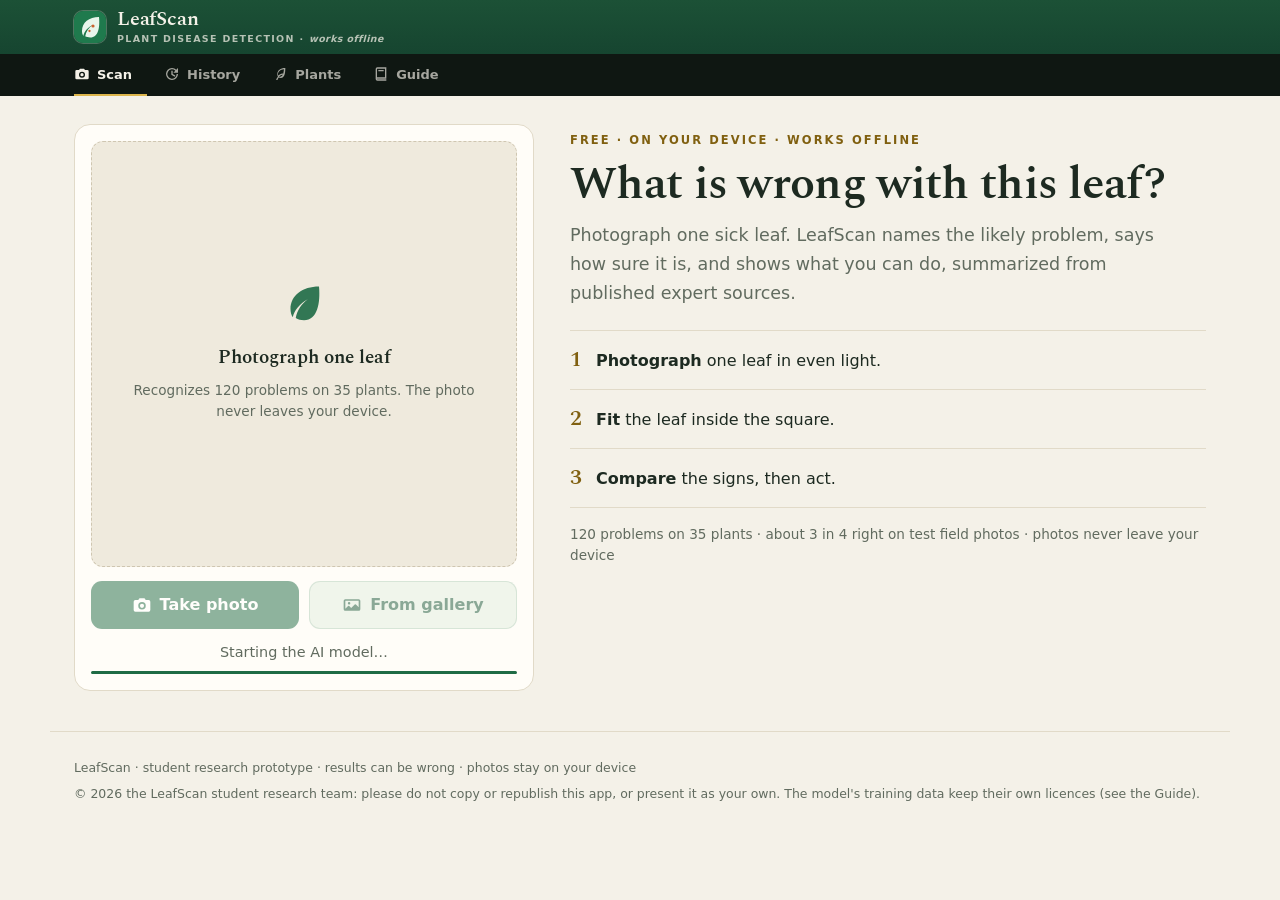
==== commit 086224d8: "Add 'Show diseased spots' (lesion model trained on PlantSeg masks, downloaded on demand)" ====
--- a/index.html
+++ b/index.html
@@ -159,6 +159,16 @@
 
         <ul id="leafStrip" class="leaf-strip" hidden aria-label="Leaves in this result"></ul>
 
+        <!-- Diseased spots: a second model, downloaded only when asked (app.js, "Diseased spots"). -->
+        <div id="spotsBox" class="spots" hidden>
+          <button id="spotsBtn" class="btn btn-secondary small" type="button" aria-expanded="false" aria-controls="spotsFig">Show diseased spots</button>
+          <figure id="spotsFig" class="spots-fig" hidden>
+            <canvas id="spotsCanvas" width="320" height="320" role="img" aria-label="Diseased-looking areas"></canvas>
+            <figcaption id="spotsText"></figcaption>
+          </figure>
+          <p id="spotsNote" class="spots-note" aria-live="polite"></p>
+        </div>
+
         <div class="sum-actions">
           <button id="addLeafBtn" class="btn btn-secondary small" type="button">
             <svg viewBox="0 0 24 24" width="18" height="18" aria-hidden="true"><path d="M11 5h2v6h6v2h-6v6h-2v-6H5v-2h6z" fill="currentColor"/></svg>
--- a/styles.css
+++ b/styles.css
@@ -735,3 +735,14 @@
 .study-list .s-title { font-weight: 600; overflow-wrap: anywhere; }
 .study-list .s-meta { font-size: .8rem; color: var(--muted); }
 .study-list .s-confirm { grid-column: 2; display: grid; grid-template-columns: 1fr 1fr; gap: 8px; margin-top: 6px; }
+
+/* Diseased spots (lesion highlight) */
+.spots { margin: 12px 0 4px; }
+.spots-fig { margin: 10px 0 0; }
+.spots-fig canvas {
+  display: block; width: 100%; max-width: 320px; aspect-ratio: 1; height: auto;
+  border: 1px solid var(--rule-strong); border-radius: 6px; cursor: pointer; touch-action: manipulation;
+}
+.spots-fig figcaption { margin-top: 6px; font-size: 0.95rem; color: var(--ink); }
+.spots-note { margin: 6px 0 0; font-size: 0.85rem; color: var(--muted); max-width: 60ch; }
+.spots-note:empty { display: none; }
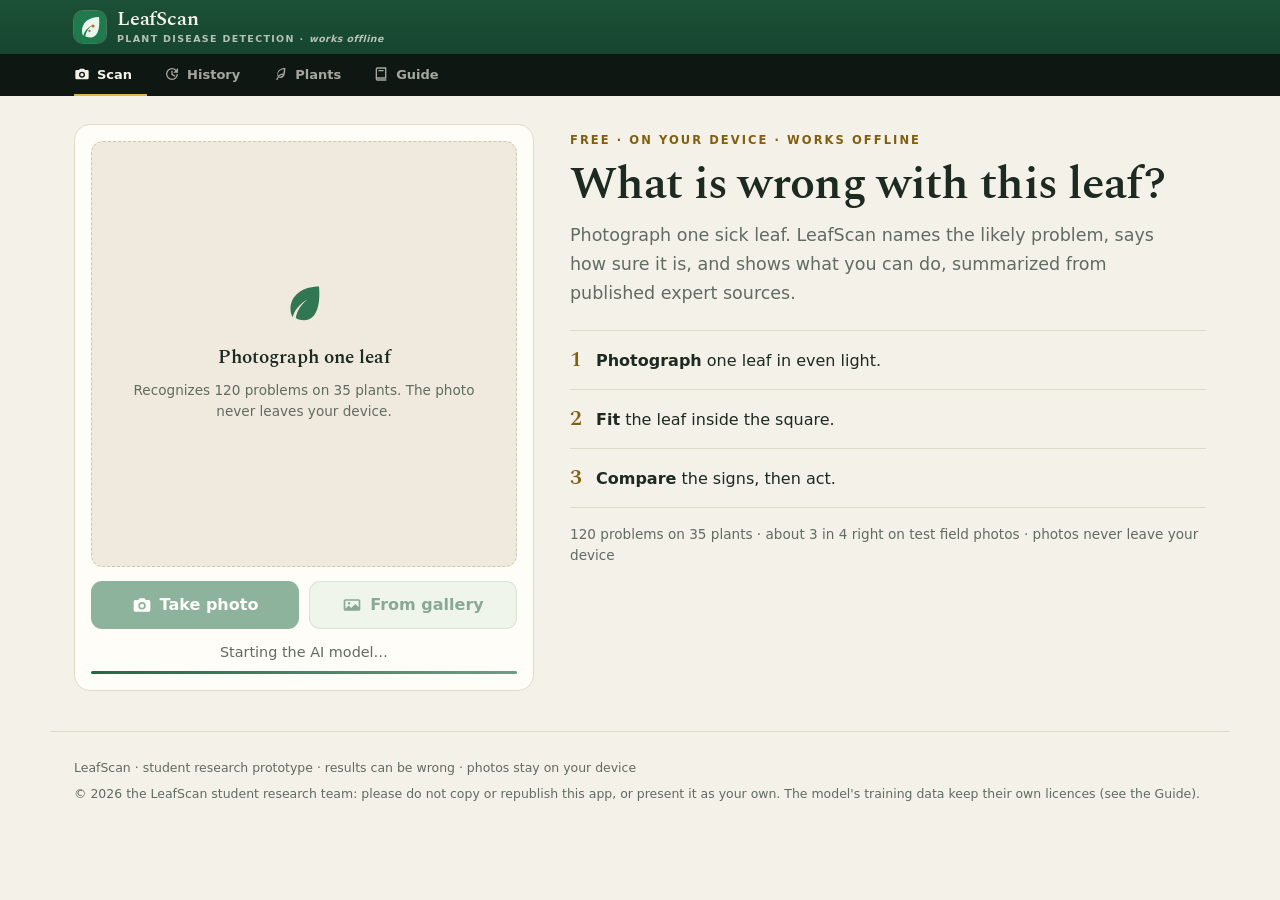
==== commit 0358e0c4: "Decluttered result page (alternatives once, folded sections, settings moved to Guide) and calm anima" ====
--- a/index.html
+++ b/index.html
@@ -151,6 +151,7 @@
 
         <div class="message-slot">
           <div id="resultMessage" class="message"></div>
+          <p id="shortlist" class="shortlist" hidden></p>
           <div id="staleBar" class="stale-bar" hidden>
             <p><b>The square moved.</b><span class="visually-hidden"> This result is for the old square.</span></p>
             <button id="checkBtn" class="btn btn-primary" type="button">Check this leaf</button>
@@ -178,10 +179,6 @@
             <svg viewBox="0 0 24 24" width="18" height="18" aria-hidden="true"><path d="M18 16a3 3 0 0 0-2.4 1.2l-6.7-3.4a3 3 0 0 0 0-1.6l6.7-3.4A3 3 0 1 0 15 7l-6.7 3.4a3 3 0 1 0 0 3.2L15 17a3 3 0 1 0 3-1z" fill="currentColor"/></svg>
             Show to a technician
           </button>
-          <label class="switch">
-            <input type="checkbox" id="autoCheck">
-            <span>Check again by itself when I let go</span>
-          </label>
         </div>
       </section>
 
@@ -227,18 +224,21 @@
           </section>
         </div>
 
-        <h3 id="othersTitle">Other possibilities</h3>
-        <ol id="resultOthers" class="others"></ol>
-
-        <section id="moreBox" class="more-box" hidden aria-labelledby="moreTitle">
-          <h3 id="moreTitle">Also common in the Philippines</h3>
+        <!-- Secondary sections are folded: the answer and what to do come first, the rest is one tap away. -->
+        <details id="othersFold" class="fold">
+          <summary><h3 id="othersTitle">Other possibilities</h3></summary>
+          <ol id="resultOthers" class="others"></ol>
+        </details>
+
+        <details id="moreBox" class="fold more-box" hidden>
+          <summary><h3 id="moreTitle">Also common in the Philippines</h3></summary>
           <p class="small muted">LeafScan cannot recognize these from a photo yet. Compare the signs, and ask a plant clinic if they match.</p>
           <div id="moreList" class="more-list"></div>
-        </section>
+        </details>
 
         <section class="study" id="studyBox" hidden aria-labelledby="studyTitle">
           <h3 id="studyTitle">Study log</h3>
-          <p class="small muted">Study mode is on. Fill in what you know and save; the photo and these details stay on this phone until you export them from History.</p>
+          <p class="small muted">Study mode is on. Fill in what you know and save; the photo and these details stay on this phone until you export them from History. Type the real plant: the log also records LeafScan's answer when it is told the plant.</p>
           <form id="studyForm" class="study-form">
             <label>Barangay<input name="barangay" autocomplete="off"></label>
             <label>Municipality<input name="municipality" autocomplete="off"></label>
@@ -246,6 +246,7 @@
             <label>Plant (Filipino / English)<input name="plant" autocomplete="off"></label>
             <label>Healthy or sick<select name="healthy"><option>sick</option><option>healthy</option><option value="">not sure</option></select></label>
             <label>What you think it is<input name="guess" autocomplete="off" placeholder="e.g. early blight"></label>
+            <label>Your guess was made<select name="guessWhen"><option value="">(choose)</option><option value="before">before seeing LeafScan</option><option value="after">after seeing LeafScan</option></select></label>
             <label>Garden or farm<select name="site"><option>garden</option><option>farm</option></select></label>
             <label>Background<select name="background"><option>natural</option><option>plain paper</option></select></label>
             <label>Light<select name="light"><option>sun</option><option>shade</option><option>cloudy</option></select></label>
@@ -270,14 +271,14 @@
           <p id="feedbackNote" class="small" role="status"></p>
         </div>
 
-        <div id="sourcesBox">
-          <h3>Expert sources</h3>
+        <details id="sourcesBox" class="fold">
+          <summary><h3>Expert sources</h3></summary>
           <ul id="resultSources" class="sources"></ul>
           <p id="resultNote" class="small muted"></p>
-        </div>
-
-        <div class="help-card">
-          <h3>Still not sure, or many plants are sick?</h3>
+        </details>
+
+        <details id="helpCard" class="help-card fold">
+          <summary><h3>Still not sure, or many plants are sick?</h3></summary>
           <p>Ask a plant clinic for a second opinion:</p>
           <ul class="help-list">
             <li><b>Bureau of Plant Industry (BPI), Crop Pest Management Division</b>, Quezon City: diagnoses plant samples free of charge for farmers and students. Bring freshly collected sick plants (and whole insects) and fill in their diagnosis form.
@@ -288,7 +289,7 @@
             <li>An <b>agriculture teacher</b>, or the agriculture college of a state university near you.</li>
           </ul>
           <p class="small muted">To send a sample: wrap several fresh sick leaves (and the stem if it is affected) in dry paper, put them in a plastic bag, and send them the same day. Include photos and this result.</p>
-        </div>
+        </details>
         <p class="disclaimer">This is a research prototype and can be wrong. Before you spray or remove plants, confirm the diagnosis with an agricultural technician or a plant clinic, and use only products registered with the Fertilizer and Pesticide Authority (FPA), or with DA-BAFS for organic and biological products, following the label.</p>
       </section>
     </section>
@@ -415,6 +416,11 @@
       </section>
 
       <section class="guide-sec">
+        <h2>Settings</h2>
+        <label class="switch"><input type="checkbox" id="autoCheck"><span>Check the leaf again by itself when I let go of the photo</span></label>
+      </section>
+
+      <section class="guide-sec">
         <h2>Study mode (for the research team)</h2>
         <p>Turn this on while collecting photos for the study. After each check, a short form records where and how the photo was taken, and History gets a study log you can export as photos plus a <code>photo_log.csv</code>. Everything stays on this phone until you export it.</p>
         <label class="switch"><input type="checkbox" id="studyToggle"><span>Study mode</span></label>
--- a/styles.css
+++ b/styles.css
@@ -746,3 +746,54 @@
 .spots-fig figcaption { margin-top: 6px; font-size: 0.95rem; color: var(--ink); }
 .spots-note { margin: 6px 0 0; font-size: 0.85rem; color: var(--muted); max-width: 60ch; }
 .spots-note:empty { display: none; }
+
+/* ---------- Motion: one set of durations and one easing for the whole app ---------- */
+:root { --ease-out: cubic-bezier(.22, .61, .36, 1); --dur-1: .15s; --dur-2: .25s; --dur-3: .4s; }
+
+/* A new result eases in; the details follow a moment later. */
+.summary.reveal { animation: rise var(--dur-3) var(--ease-out) both; }
+.details.reveal { animation: rise var(--dur-3) var(--ease-out) .08s both; }
+
+/* While the model runs, a soft band of light sweeps down the square. */
+.stage.checking .frame {
+  background: linear-gradient(180deg, transparent 0%, rgba(255, 255, 255, .16) 50%, transparent 100%) no-repeat;
+  background-size: 100% 35%;
+  animation: sweep 1.1s var(--ease-out) infinite;
+}
+@keyframes sweep { from { background-position: 0 -50%; } to { background-position: 0 150%; } }
+
+/* First visit: the download bar shimmers while it fills. */
+.progress:not(.done) span {
+  background-image: linear-gradient(90deg, transparent, rgba(255, 255, 255, .35), transparent);
+  background-size: 200% 100%; animation: shimmer 1.2s linear infinite;
+}
+@keyframes shimmer { from { background-position: 100% 0; } to { background-position: -100% 0; } }
+
+/* Shortlist of likely answers (conformal set): quiet chips under the message. */
+.shortlist { display: flex; flex-wrap: wrap; gap: 6px; margin: 12px 0 0; }
+.shortlist .sl-label { flex-basis: 100%; font-size: .78rem; letter-spacing: .06em; text-transform: uppercase; color: var(--muted); }
+.shortlist .sl-chip {
+  padding: 5px 10px; border: 1px solid var(--rule-strong); border-radius: 999px; font-size: .88rem;
+  animation: rise var(--dur-2) var(--ease-out) both;
+}
+.shortlist .sl-chip:nth-of-type(2) { animation-delay: .04s; }
+.shortlist .sl-chip:nth-of-type(3) { animation-delay: .08s; }
+.shortlist .sl-chip:nth-of-type(n+4) { animation-delay: .12s; }
+.shortlist .sl-note { flex-basis: 100%; font-size: .8rem; color: var(--muted); }
+
+/* Folded sections: the heading is the button; open ones ease in. */
+.fold > summary { position: relative; list-style: none; cursor: pointer; }
+.fold > summary::-webkit-details-marker { display: none; }
+.fold > summary h3 { padding-right: 28px; }
+.fold > summary::after {
+  content: ""; position: absolute; right: 6px; bottom: 6px; width: 8px; height: 8px;
+  border-right: 2px solid var(--muted); border-bottom: 2px solid var(--muted);
+  transform: rotate(45deg); transition: transform var(--dur-1) var(--ease-out);
+}
+.fold[open] > summary::after { transform: rotate(-135deg); bottom: 2px; }
+.fold[open] > :not(summary) { animation: rise var(--dur-2) var(--ease-out) both; }
+.fold > summary:focus-visible { outline: 2px solid var(--accent); outline-offset: 4px; border-radius: 6px; }
+.details .help-card.fold > summary h3 { padding-right: 30px; }
+.help-card.fold > summary::after { right: 2px; bottom: calc(50% - 6px); }
+.help-card.fold[open] > summary::after { bottom: calc(50% - 2px); }
+.help-card.fold[open] > summary { margin-bottom: 6px; }
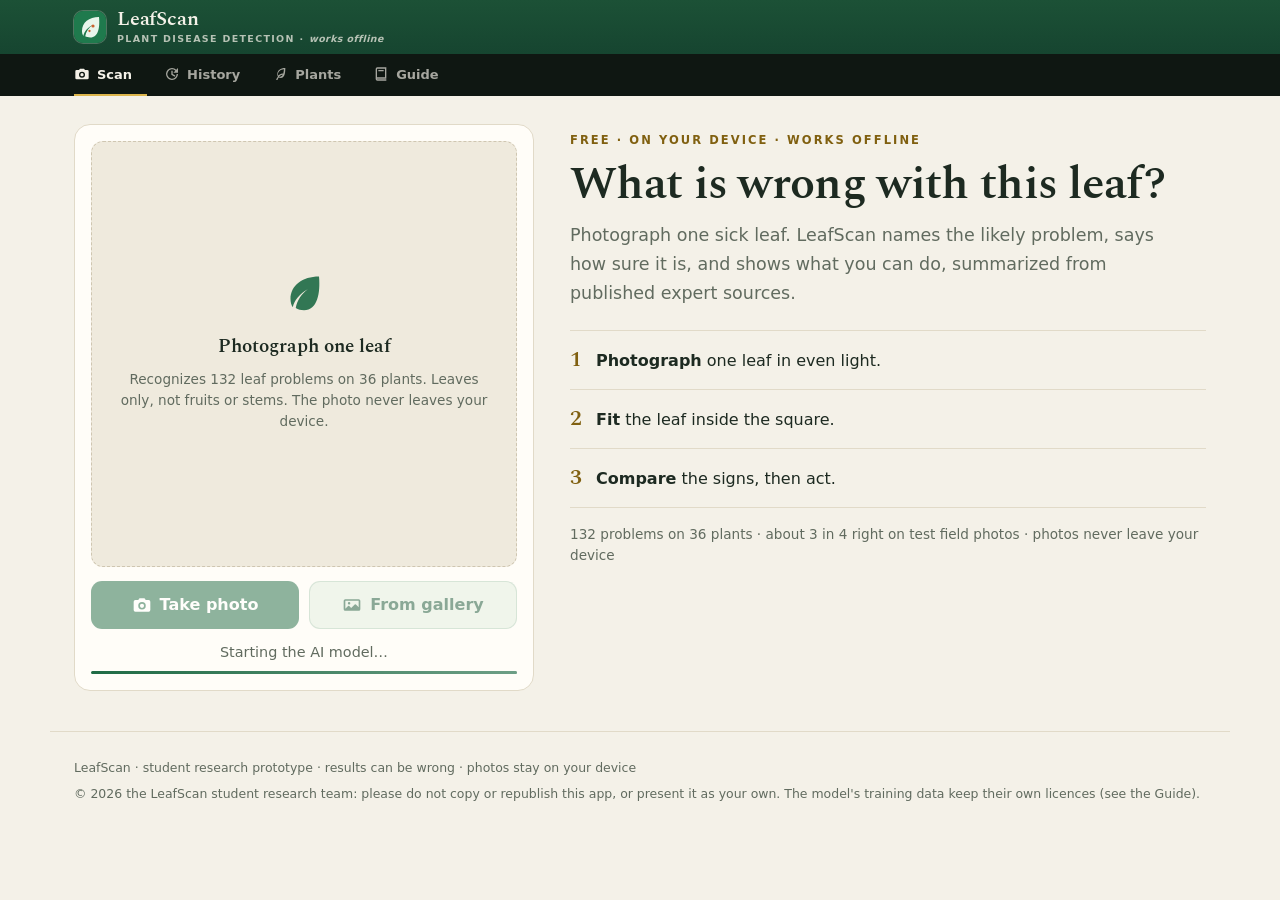
==== commit 05e6c69d: "Study mode: crop and problem pick lists with field photo codes Co-Authored-By: Claude Opus 5.5 <nore" ====
--- a/index.html
+++ b/index.html
@@ -238,8 +238,18 @@
 
         <section class="study" id="studyBox" hidden aria-labelledby="studyTitle">
           <h3 id="studyTitle">Study log</h3>
-          <p class="small muted">Study mode is on. Fill in what you know and save; the photo and these details stay on this phone until you export them from History. Type the real plant: the log also records LeafScan's answer when it is told the plant.</p>
+          <p class="small muted">Study mode is on. Fill in what you know and save; the photo and these details stay on this phone until you export them from History. For the study crops, choose the crop and problem from the lists (the codes and checks are in the team's Field ID Key) before reading LeafScan's answer; for other plants, type the real plant. The log also records LeafScan's answer when it is told the plant.</p>
           <form id="studyForm" class="study-form">
+            <label>Photo set<select name="photoSet"><option value="">(choose)</option><option value="test">test (random sample)</option><option value="training">training (chosen on purpose)</option></select></label>
+            <label>Site code<input name="siteCode" autocomplete="off" placeholder="e.g. B2" maxlength="3"></label>
+            <label>Crop<select name="crop"><option value="">(other plant)</option></select></label>
+            <label>Problem<select name="problem"><option value="">(choose a crop)</option></select></label>
+            <label>Plant no.<input name="plantNo" type="number" inputmode="numeric" min="1" max="99" placeholder="1"></label>
+            <label>Leaf<select name="leafNo"><option value="L1">L1</option><option value="L2">L2</option><option value="L3">L3</option><option value="L0">L0 (whole plant)</option></select></label>
+            <div class="study-code wide" id="studyCode" hidden>
+              <div class="study-code-line">Code: <b id="studyCodeText"></b></div>
+              <div id="studyCheck" class="small"></div>
+            </div>
             <label>Barangay<input name="barangay" autocomplete="off"></label>
             <label>Municipality<input name="municipality" autocomplete="off"></label>
             <label>Province<input name="province" autocomplete="off"></label>
--- a/styles.css
+++ b/styles.css
@@ -358,14 +358,14 @@
 }
 .summary[data-kind="healthy"]::before { background: var(--healthy); }
 .summary[data-kind="disease"]::before { background: var(--disease); }
-.summary[data-kind="pest"]::before { background: var(--pest); }
+.summary[data-kind="pest"]::before, .summary[data-kind="disorder"]::before { background: var(--pest); }
 .summary[data-kind="unsure"]::before { background: var(--unsure); }
 
 .sum-head { display: flex; align-items: center; justify-content: space-between; gap: 8px; min-height: 28px; }
 .chip { display: inline-block; padding: 3px 10px; border-radius: 999px; font-size: .78rem; font-weight: 700; white-space: nowrap; letter-spacing: .01em; }
 .chip.healthy { background: var(--healthy-soft); color: var(--healthy); }
 .chip.disease { background: var(--disease-soft); color: var(--disease); }
-.chip.pest { background: var(--pest-soft); color: var(--pest); }
+.chip.pest, .chip.disorder { background: var(--pest-soft); color: var(--pest); }
 .chip.unsure { background: var(--unsure-soft); color: var(--unsure); }
 
 .plant-pick { min-width: 0; }
@@ -400,7 +400,7 @@
   transform-origin: left center; transform: scaleX(0); transition: transform .35s ease-out;
 }
 .meter.disease span { background: var(--disease); }
-.meter.pest span { background: var(--pest); }
+.meter.pest span, .meter.disorder span { background: var(--pest); }
 .meter.unsure span { background: var(--unsure); }
 .conf-num { min-width: 3.4em; text-align: right; font-family: var(--serif); font-size: 1.4rem; font-weight: 600; font-variant-numeric: tabular-nums; }
 .conf-line { margin: 2px 0 0; min-height: 1.5em; font-size: .85rem; color: var(--muted); }
@@ -725,6 +725,10 @@
 }
 .study-form .wide { grid-column: 1 / -1; }
 .study-actions { display: flex; align-items: center; gap: 12px; flex-wrap: wrap; }
+.study-code { padding: 10px 12px; border-radius: 10px; background: var(--ground); border: 1px solid var(--rule); }
+.study-code-line { font-size: .9rem; overflow-wrap: anywhere; }
+.study-code-line b { font-family: ui-monospace, Consolas, monospace; letter-spacing: .3px; }
+.study-code p { margin: 6px 0 0; color: var(--muted); }
 @media (max-width: 420px) { .study-form { grid-template-columns: 1fr; } }
 
 .study-log { margin-top: 30px; }
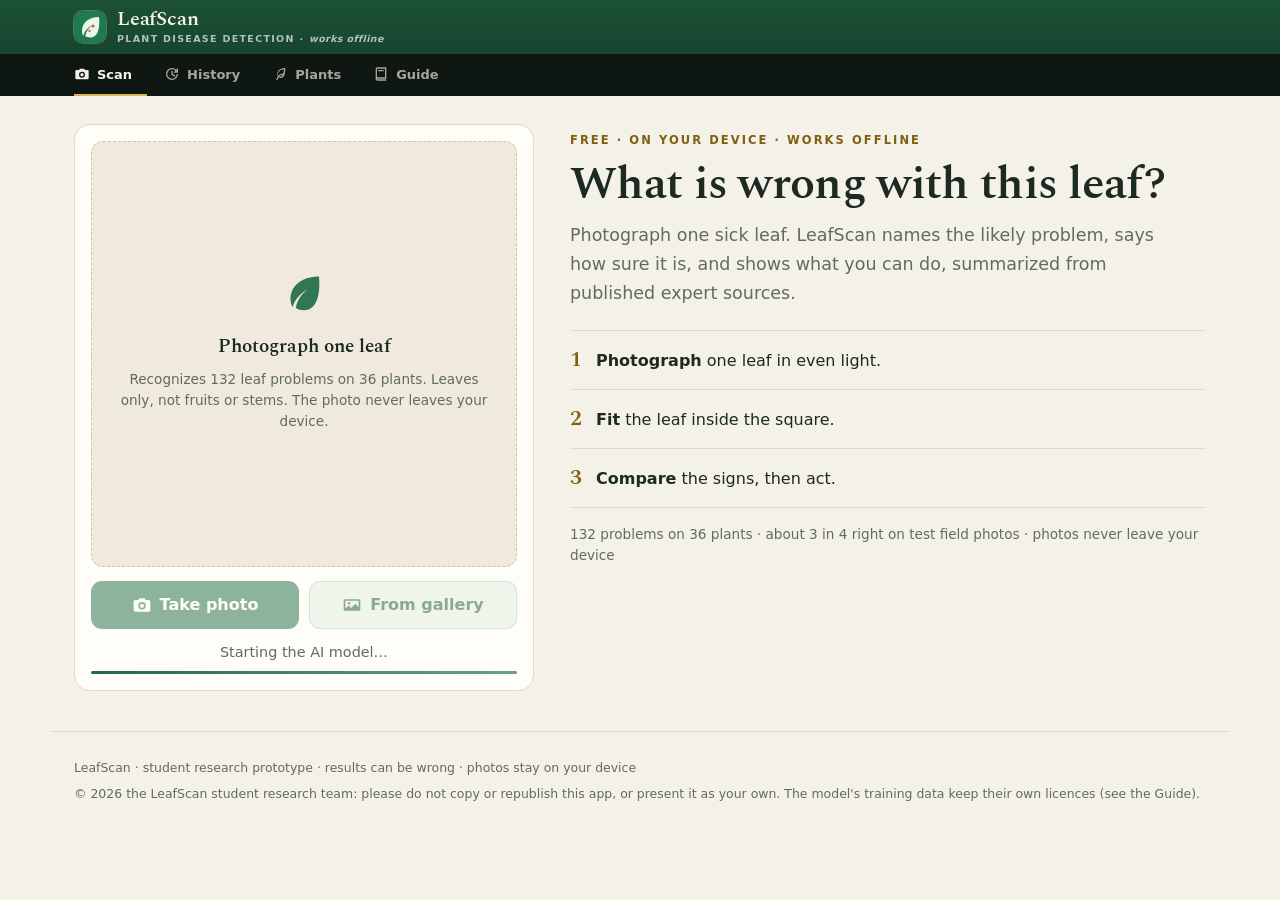
==== commit 315c0066: "Second Labeller page for independent second labels Co-Authored-By: Claude Opus 5.5 <noreply@anthropi" ====
--- a/index.html
+++ b/index.html
@@ -326,6 +326,7 @@
           <button id="studyExport" class="btn btn-primary small" type="button">Export photos and photo_log.csv</button>
         </div>
         <p class="small muted">Add who confirmed each photo once a teacher or plant clinic has checked it. Exports are a ZIP with the photos and a <code>photo_log.csv</code> in the study's columns.</p>
+        <p class="small muted">Second labels: a teammate opens your exported ZIP in the <a href="label.html">Second Labeller</a>, which hides the codes and LeafScan's answers.</p>
         <ul id="studyList" class="study-list"></ul>
         <p id="studyExportNote" class="small" role="status"></p>
         <button id="studyClear" class="link-btn" type="button">Delete the study log from this phone</button>
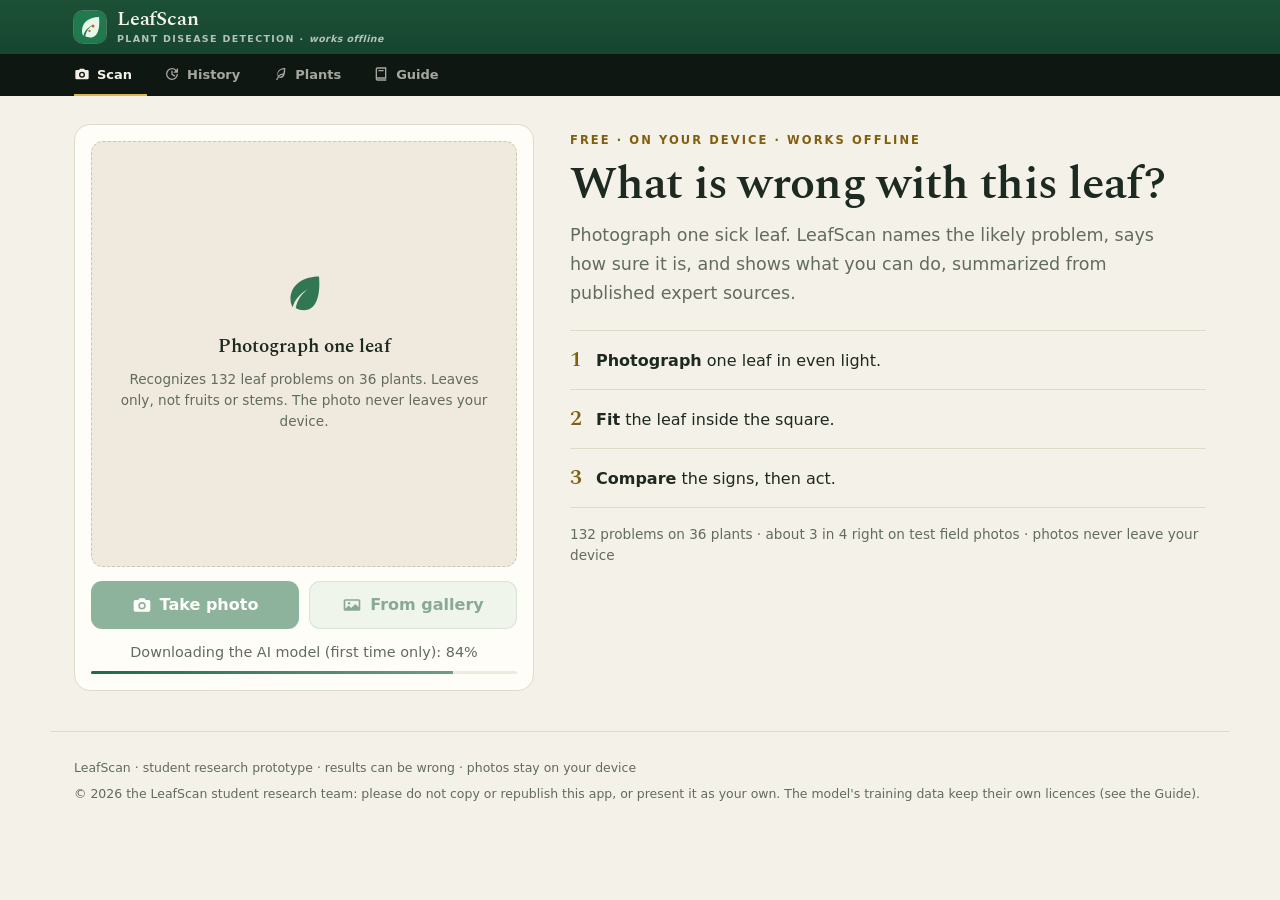
==== commit 230f7669: "Study log: clear messages when a field is missing, storage timeout, in-app browser warning Co-Author" ====
--- a/index.html
+++ b/index.html
@@ -239,13 +239,14 @@
         <section class="study" id="studyBox" hidden aria-labelledby="studyTitle">
           <h3 id="studyTitle">Study log</h3>
           <p class="small muted">Study mode is on. Fill in what you know and save; the photo and these details stay on this phone until you export them from History. For the study crops, choose the crop and problem from the lists (the codes and checks are in the team's Field ID Key) before reading LeafScan's answer; for other plants, type the real plant. The log also records LeafScan's answer when it is told the plant.</p>
-          <form id="studyForm" class="study-form">
+          <form id="studyForm" class="study-form" novalidate>
+            <p id="studyInApp" class="study-warn wide" hidden>You opened LeafScan inside another app (such as Messenger or Facebook). Photos saved here can be lost when that app closes. Tap the menu (⋮ or …) and choose <b>Open in Chrome</b> or <b>Open in Safari</b>, then use Study mode there.</p>
             <label>Photo set<select name="photoSet"><option value="">(choose)</option><option value="test">test (random sample)</option><option value="training">training (chosen on purpose)</option></select></label>
             <label>Site code<input name="siteCode" autocomplete="off" placeholder="e.g. B2" maxlength="3"></label>
             <label>Crop<select name="crop"><option value="">(other plant)</option></select></label>
             <label>Problem<select name="problem"><option value="">(choose a crop)</option></select></label>
             <label>Plant no.<input name="plantNo" type="number" inputmode="numeric" min="1" max="99" placeholder="1"></label>
-            <label>Leaf<select name="leafNo"><option value="L1">L1</option><option value="L2">L2</option><option value="L3">L3</option><option value="L0">L0 (whole plant)</option></select></label>
+            <label>Leaf<select name="leafNo"><option value="L1">L1</option><option value="L2">L2</option><option value="L3">L3</option><option value="L0">L0 (whole plant)</option><option value="U1">U1 (underside of L1)</option><option value="U2">U2 (underside of L2)</option><option value="U3">U3 (underside of L3)</option></select></label>
             <div class="study-code wide" id="studyCode" hidden>
               <div class="study-code-line">Code: <b id="studyCodeText"></b></div>
               <div id="studyCheck" class="small"></div>
@@ -264,7 +265,7 @@
             <label class="wide">Notes<input name="notes" autocomplete="off"></label>
             <div class="study-actions wide">
               <button id="studySave" class="btn btn-primary" type="submit">Save to study log</button>
-              <span id="studyNote" class="small" role="status"></span>
+              <span id="studyNote" class="study-note" role="status" aria-live="polite"></span>
             </div>
           </form>
         </section>
--- a/styles.css
+++ b/styles.css
@@ -725,6 +725,11 @@
 }
 .study-form .wide { grid-column: 1 / -1; }
 .study-actions { display: flex; align-items: center; gap: 12px; flex-wrap: wrap; }
+.study-note { font-size: .9rem; font-weight: 600; }
+.study-note.ok { color: var(--healthy); }
+.study-note.warn { color: var(--disease); }
+.study-form .missing { border-color: var(--disease); box-shadow: 0 0 0 2px var(--disease-soft); }
+.study-warn { margin: 0; padding: 10px 12px; border-radius: 10px; background: var(--disease-soft); color: var(--ink); font-size: .9rem; }
 .study-code { padding: 10px 12px; border-radius: 10px; background: var(--ground); border: 1px solid var(--rule); }
 .study-code-line { font-size: .9rem; overflow-wrap: anywhere; }
 .study-code-line b { font-family: ui-monospace, Consolas, monospace; letter-spacing: .3px; }
